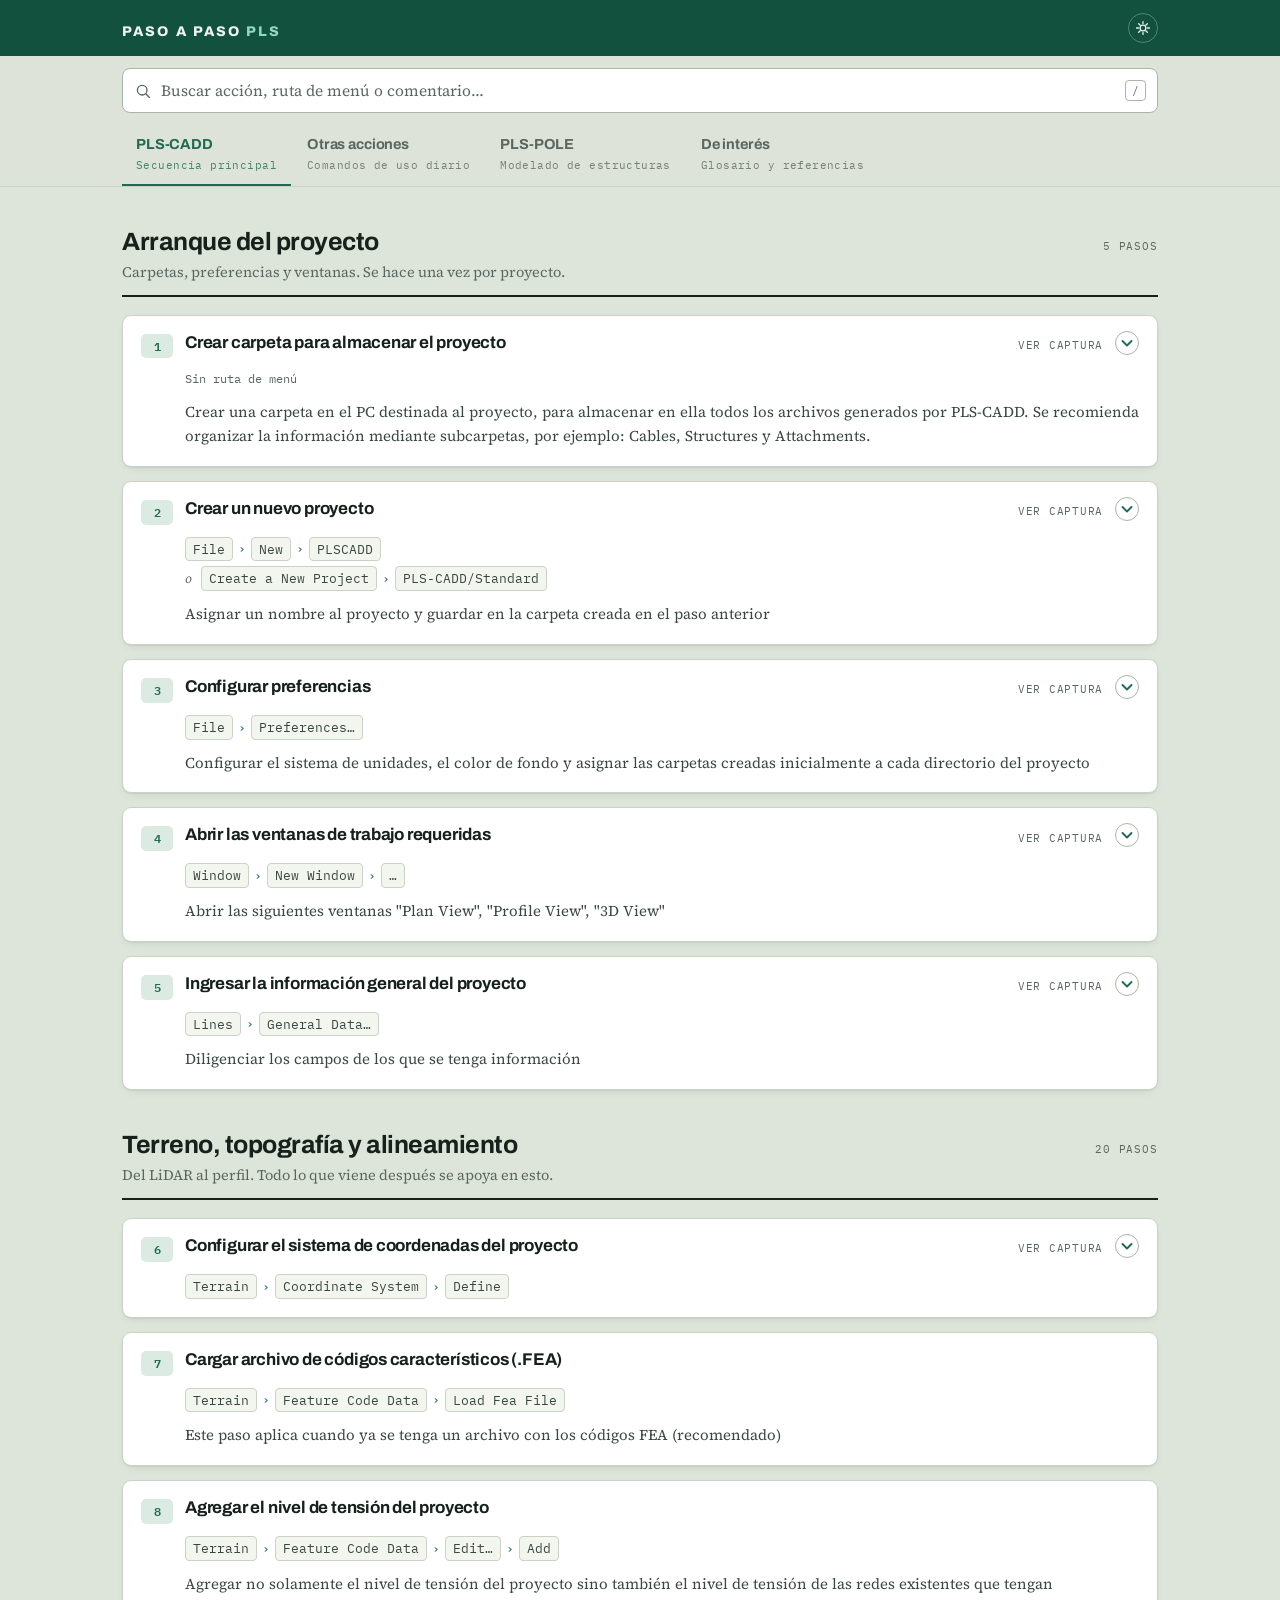
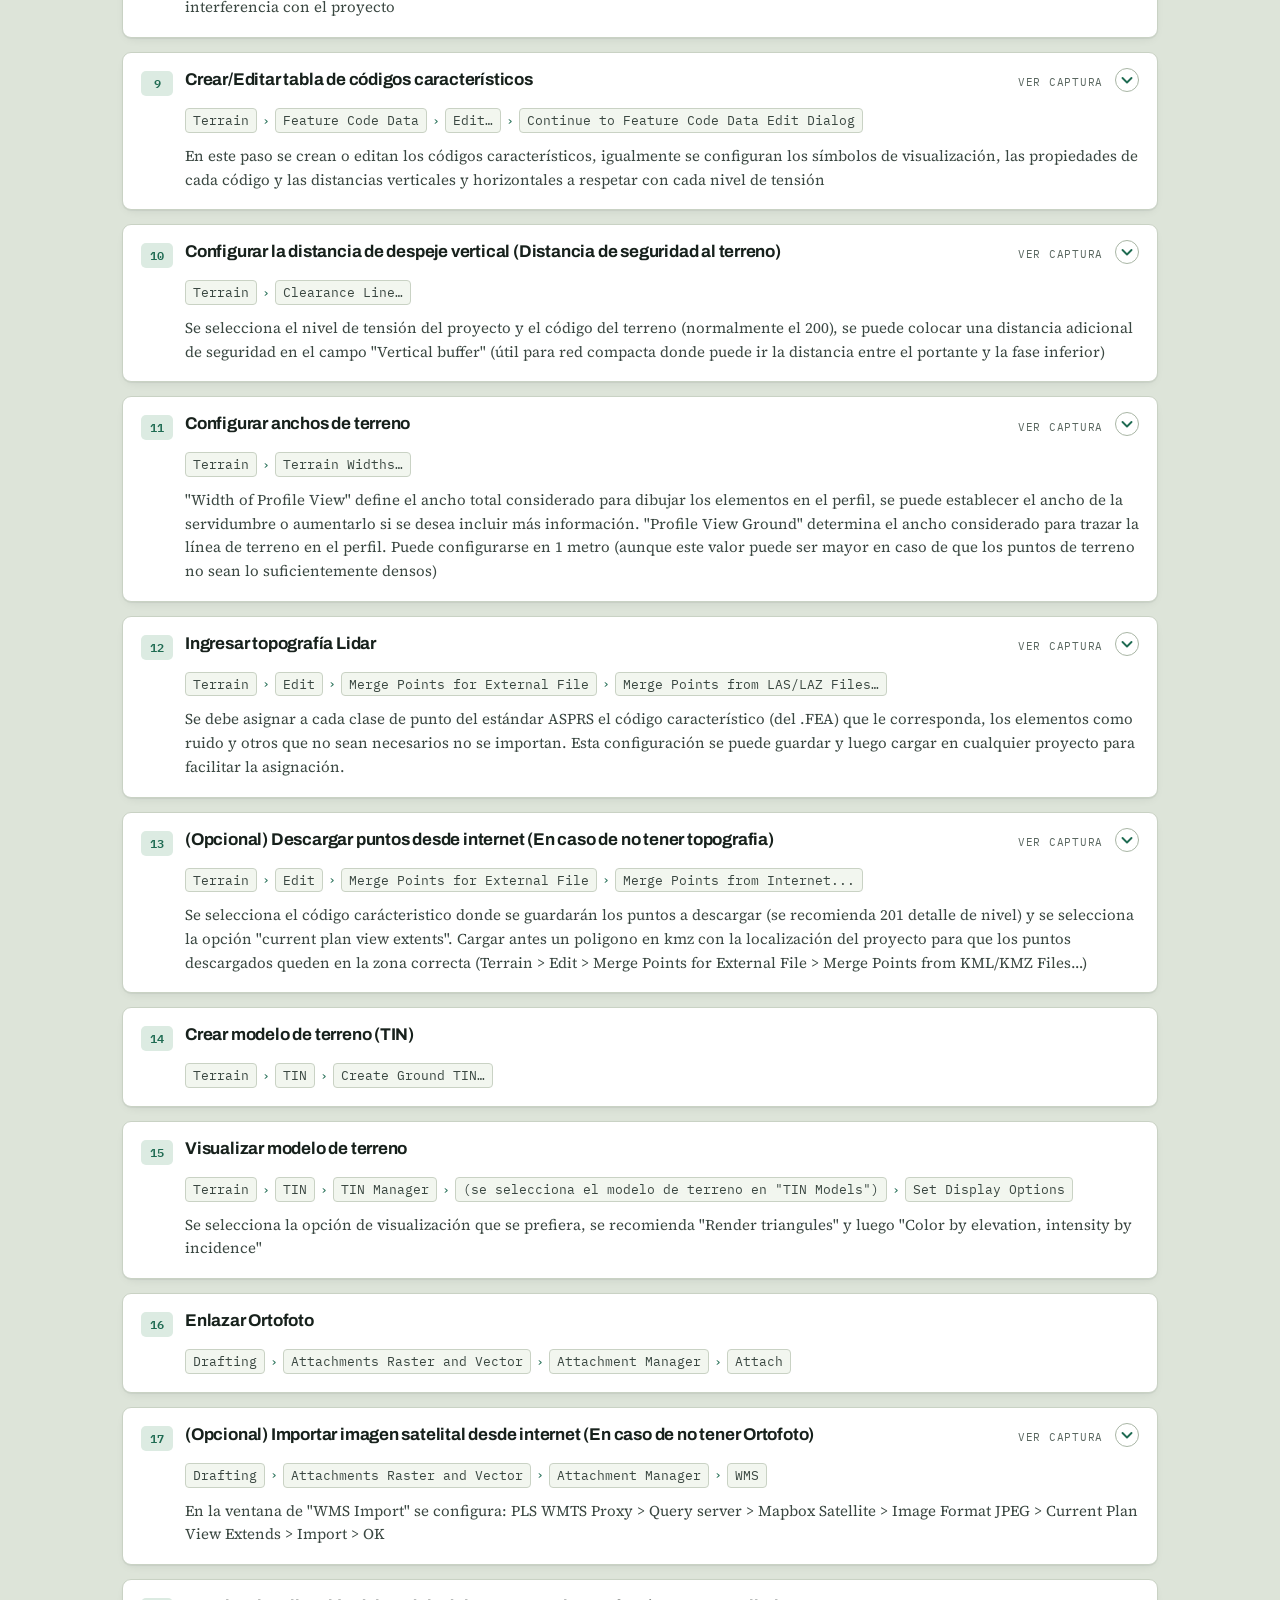
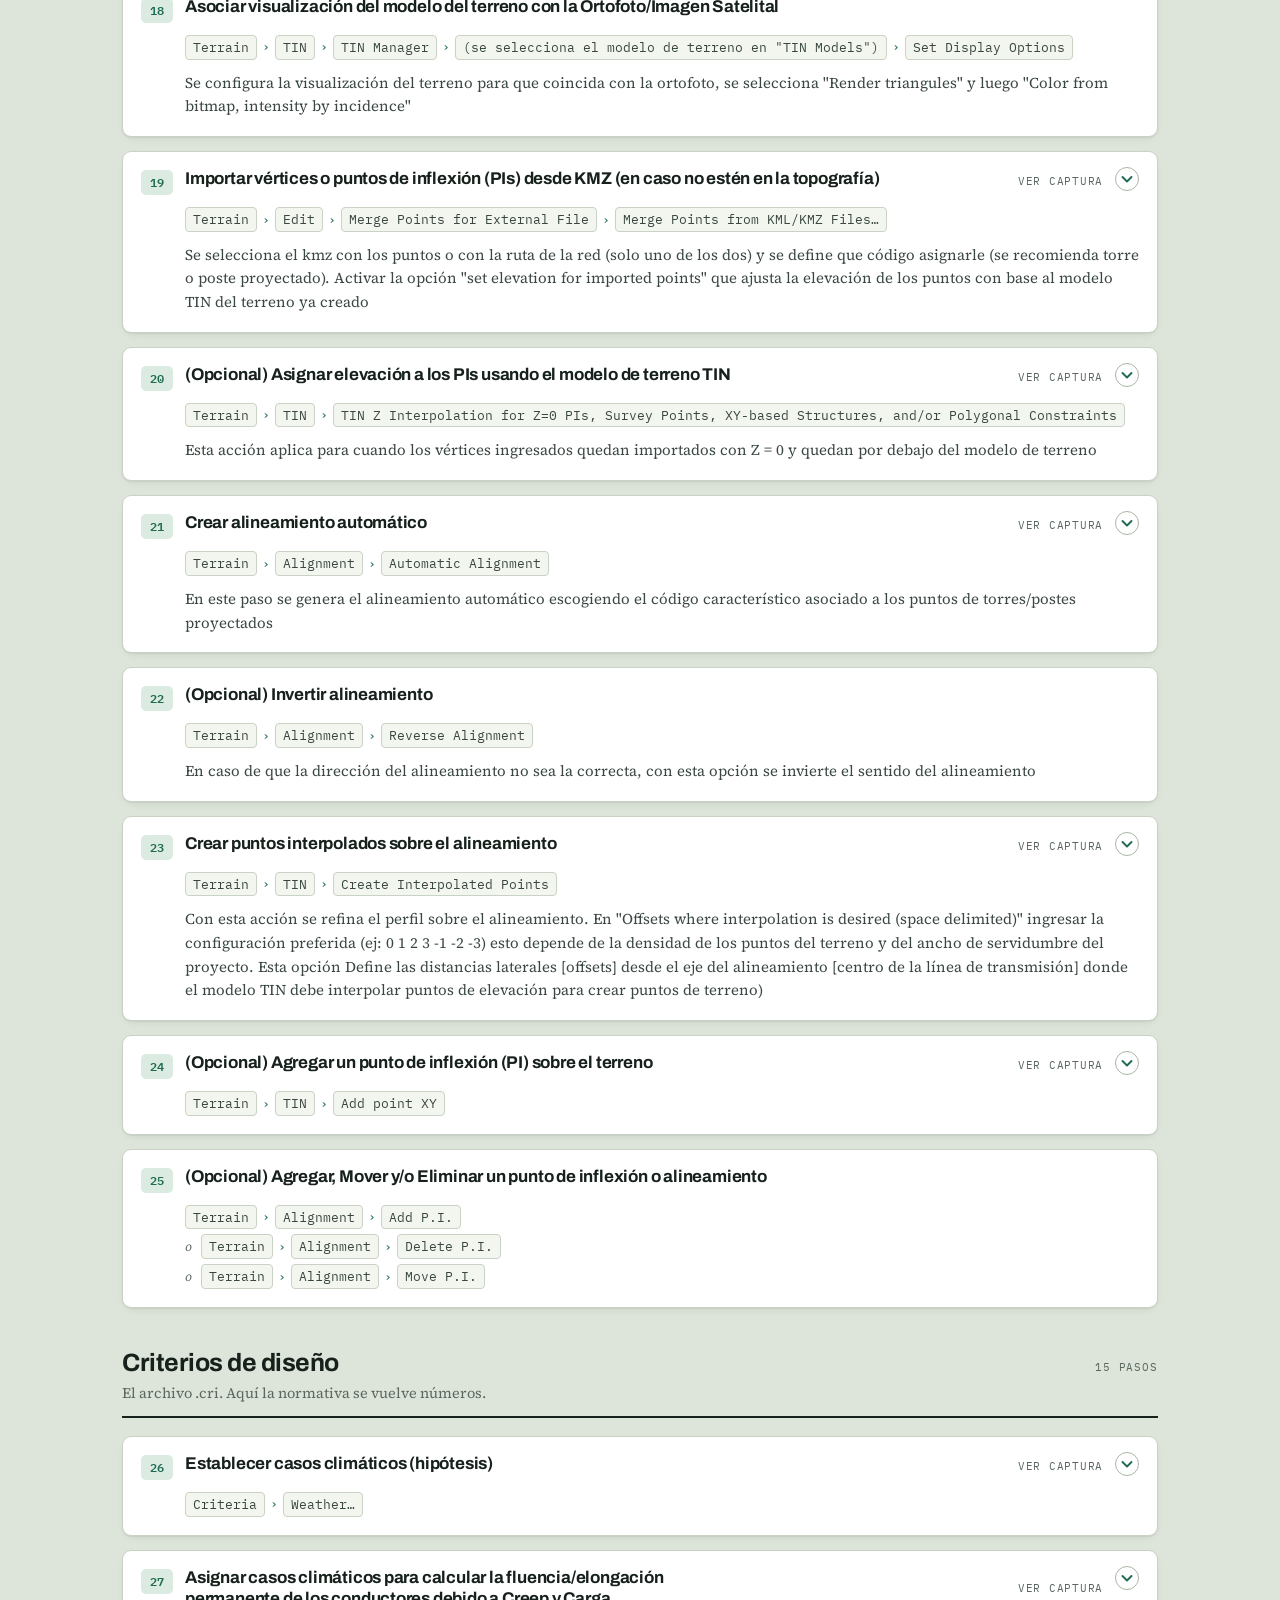
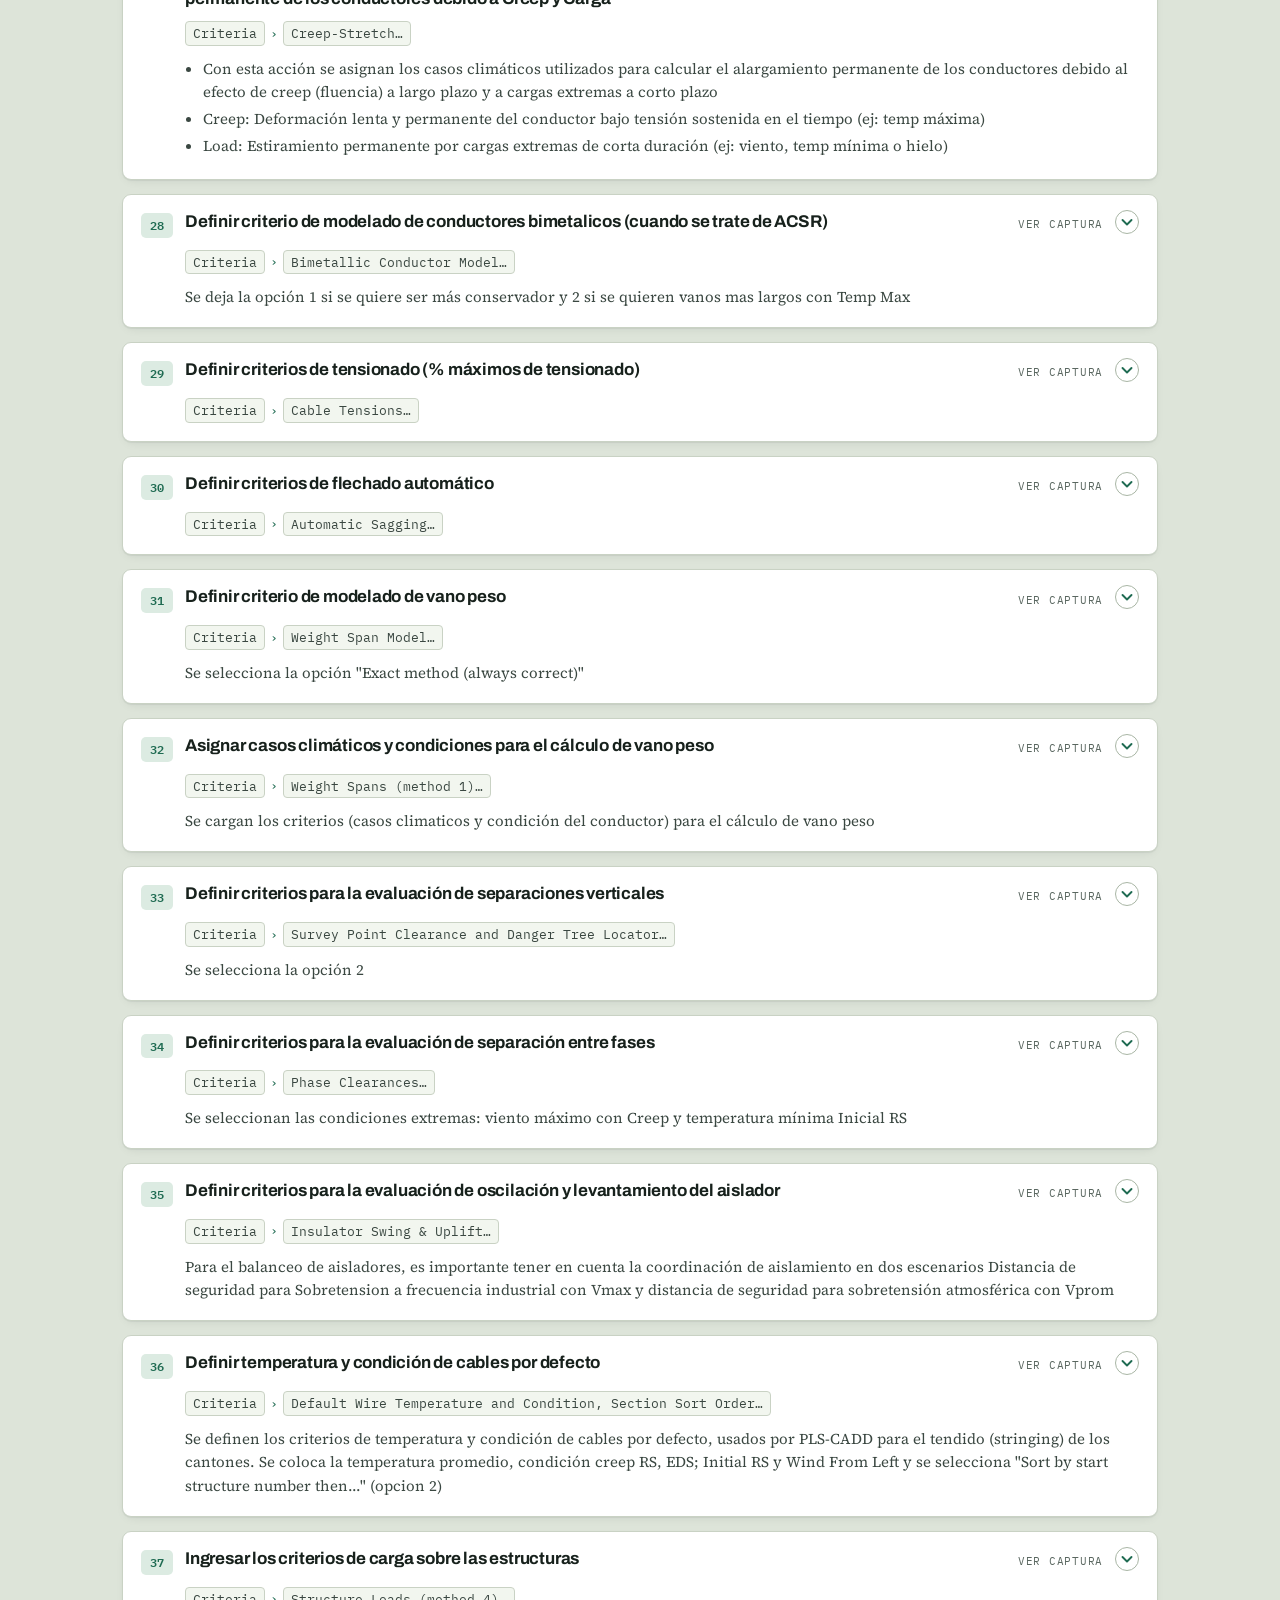
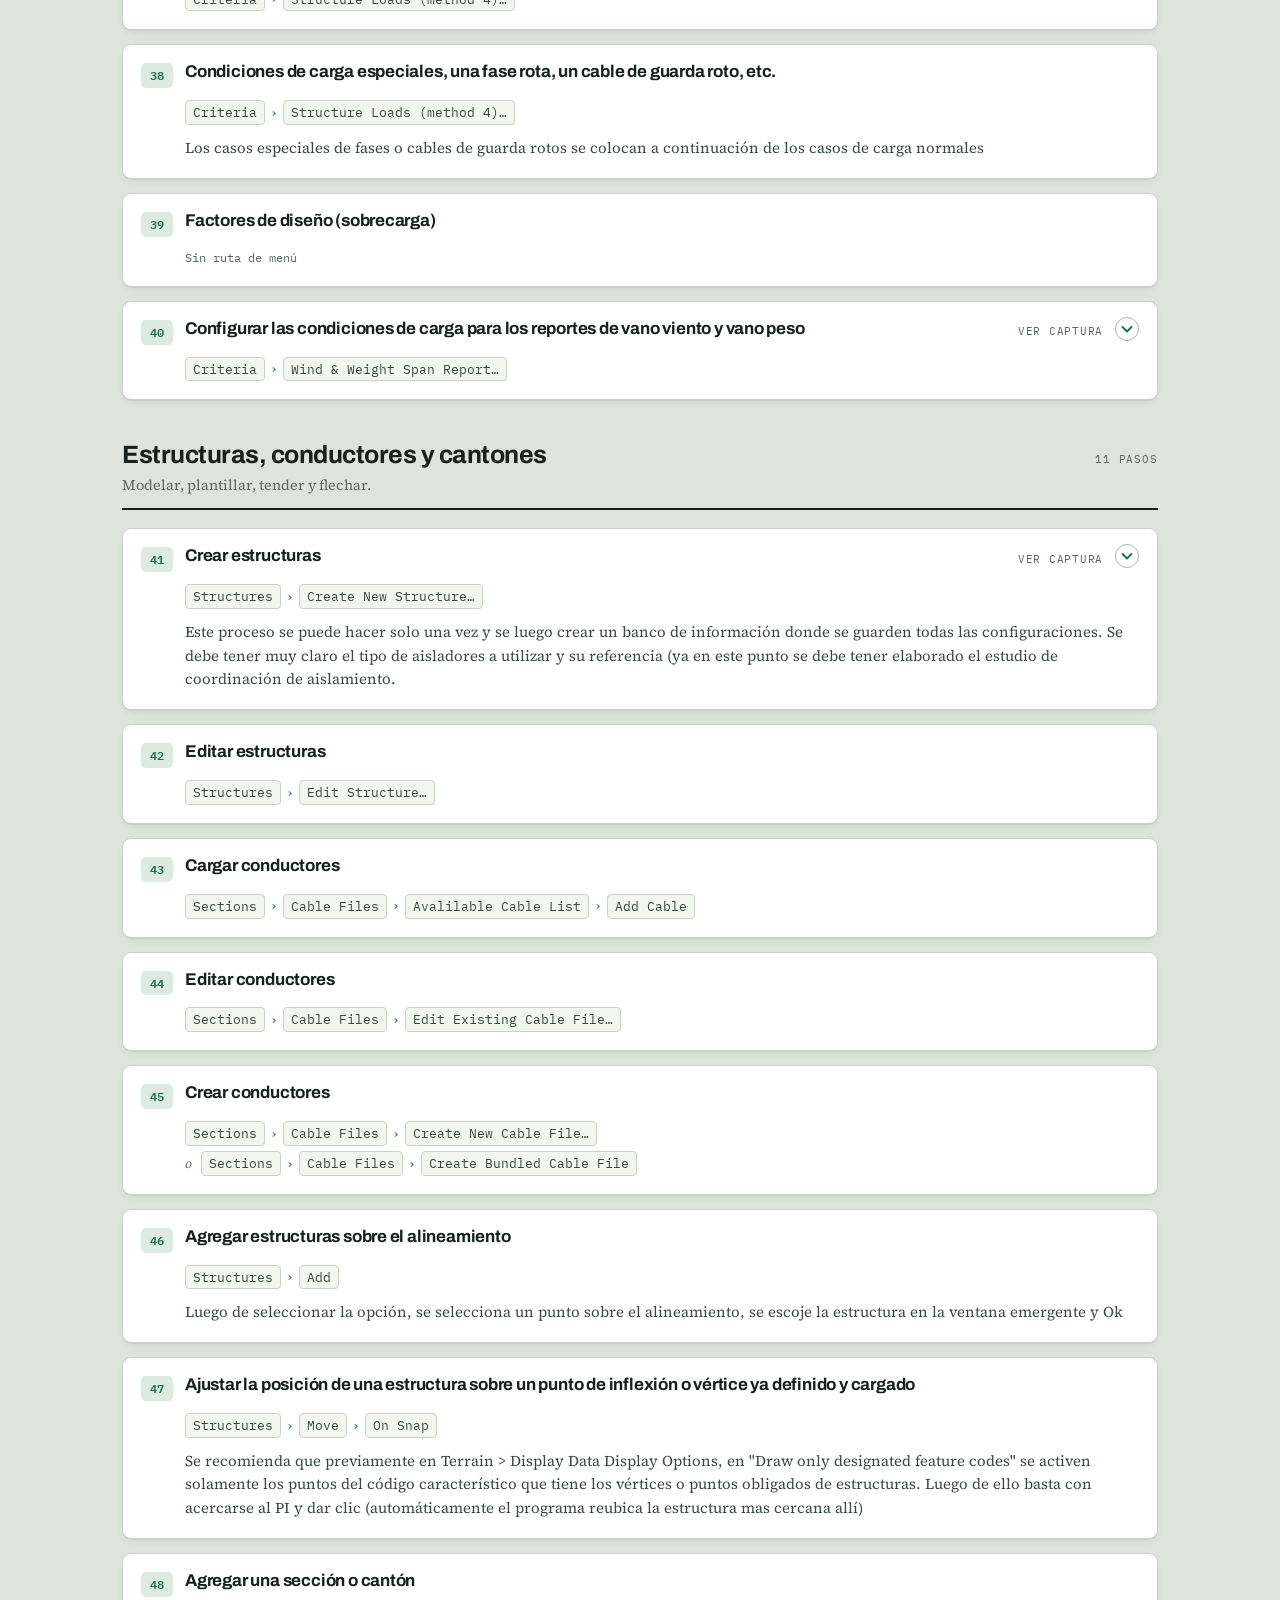
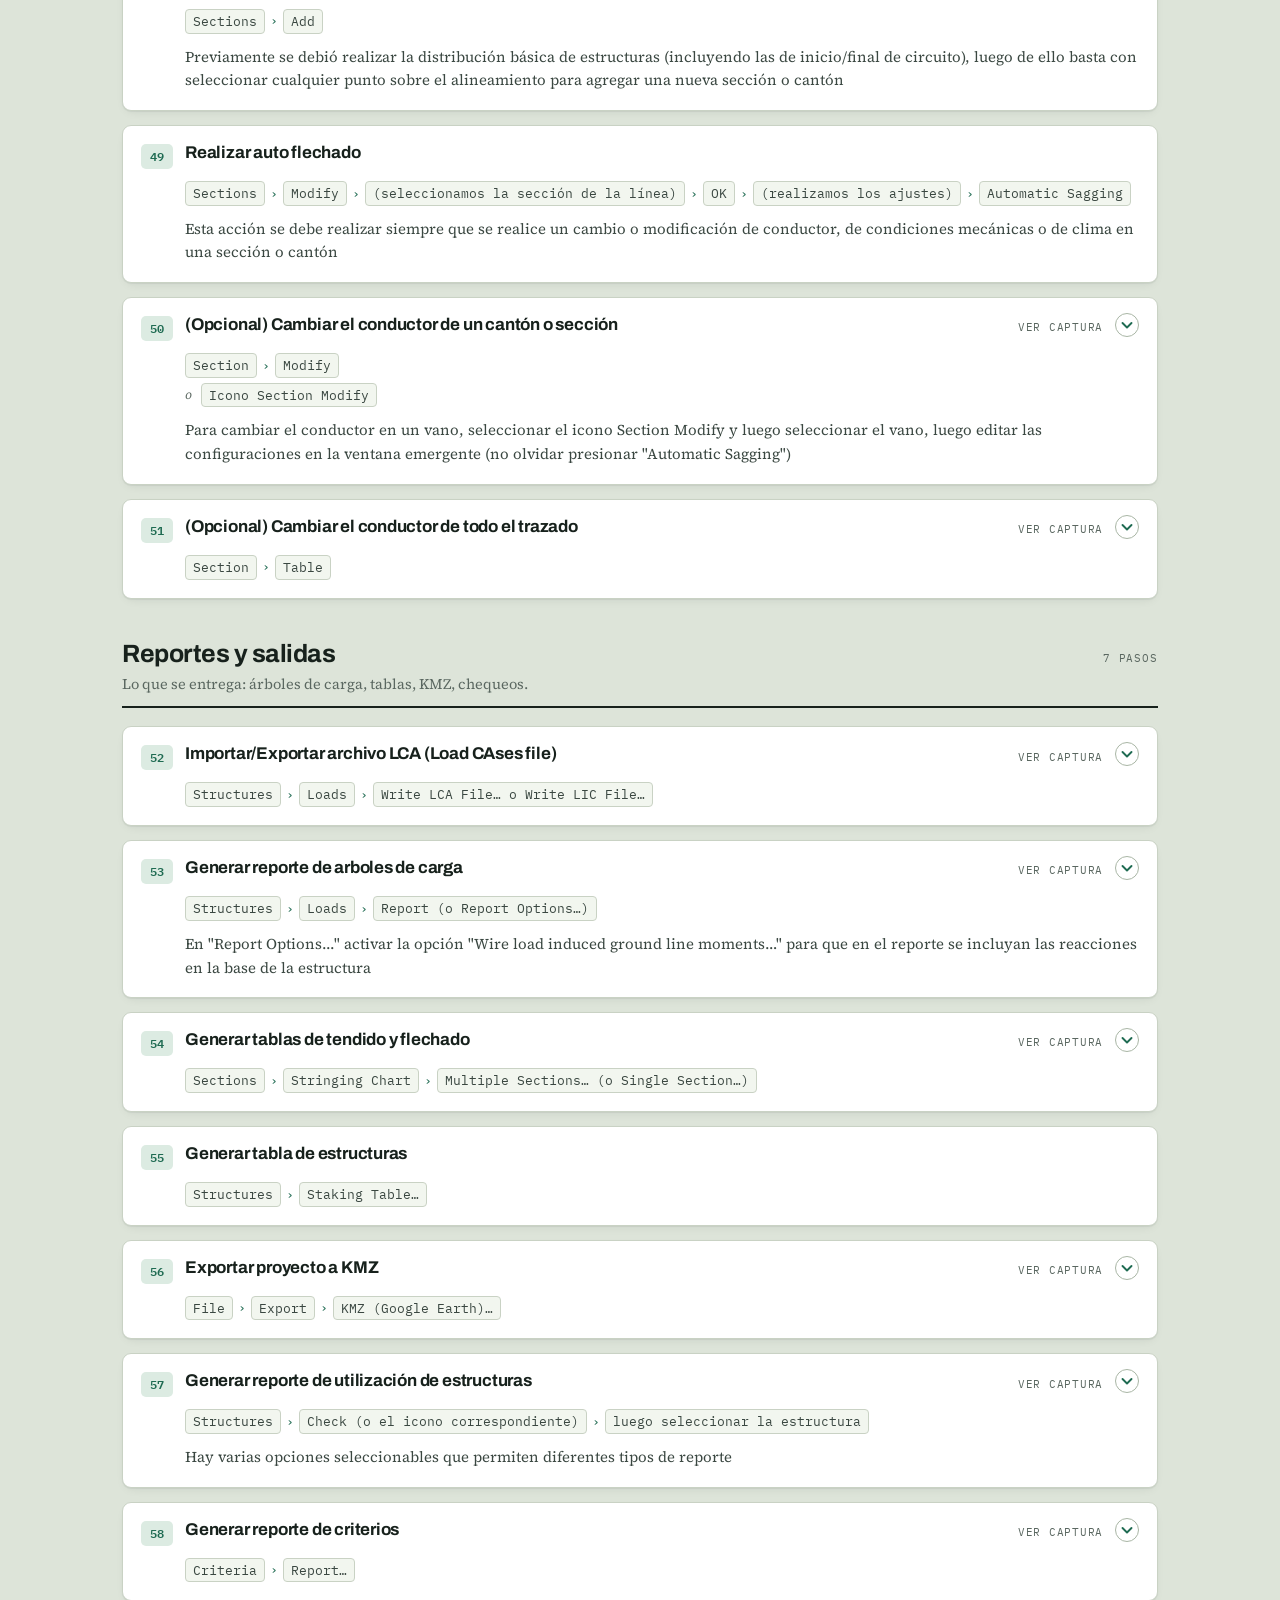
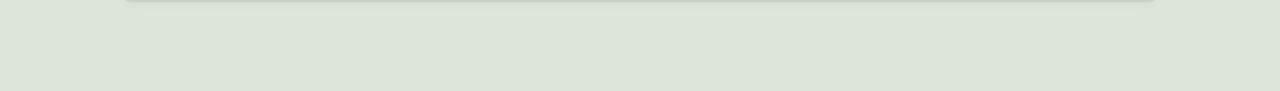
==== index.html @ d8fff502 "Stop the admin gate field from colliding with the GitHub token in Chrome's password manager Both the" ====
<!doctype html>
<html lang="es">
<head>
<meta charset="utf-8">
<meta name="viewport" content="width=device-width, initial-scale=1">
<meta name="description" content="Guía paso a paso para el modelado de líneas de transmisión en PLS-CADD y PLS-POLE: secuencia de proyecto, criterios de diseño y referencias de uso diario.">
<meta name="theme-color" content="#17211C" media="(prefers-color-scheme: dark)">
<meta name="theme-color" content="#DDE4D9" media="(prefers-color-scheme: light)">
<meta name="apple-mobile-web-app-capable" content="yes">
<meta name="apple-mobile-web-app-status-bar-style" content="black-translucent">
<meta name="apple-mobile-web-app-title" content="Guía PLS">
<style>body{margin:0}img{max-width:100%}[hidden]{display:none!important}</style>
<title>Guía PLS</title>
<link rel="manifest" href="manifest.webmanifest">
<link rel="icon" href="assets/icons/favicon-32.png" sizes="32x32" type="image/png">
<link rel="icon" href="assets/icons/favicon-16.png" sizes="16x16" type="image/png">
<link rel="apple-touch-icon" href="assets/icons/apple-touch-icon.png">
<link rel="preconnect" href="https://fonts.googleapis.com">
<link rel="preconnect" href="https://fonts.gstatic.com" crossorigin>
<link rel="stylesheet" href="https://fonts.googleapis.com/css2?family=Archivo:wght@500;600;700;800&family=IBM+Plex+Mono:wght@400;500;600&family=Source+Serif+4:opsz,wght@8..60,400;8..60,600&display=swap">
<link rel="stylesheet" href="css/styles.css">

</head>
<body>
<header class="masthead">
  <div class="mh-in">
    <div class="brand">Paso a paso <span>PLS</span></div>
    <button class="theme-toggle" id="themeToggle" type="button" aria-label="Cambiar tema claro/oscuro">
      <svg class="i-moon" viewBox="0 0 20 20" aria-hidden="true"><path d="M16.5 12.8A7 7 0 0 1 7.2 3.5a7 7 0 1 0 9.3 9.3z"></path></svg>
      <svg class="i-sun" viewBox="0 0 20 20" aria-hidden="true"><circle cx="10" cy="10" r="3.6"></circle><path d="M10 2v2.4M10 15.6V18M18 10h-2.4M4.4 10H2M15.4 4.6l-1.7 1.7M6.3 13.7l-1.7 1.7M15.4 15.4l-1.7-1.7M6.3 6.3 4.6 4.6"></path></svg>
    </button>
  </div>
</header>

<div class="controls">
  <div class="ct-in">
    <div class="searchbox">
      <svg viewBox="0 0 20 20" aria-hidden="true"><circle cx="9" cy="9" r="6"></circle><line x1="13.5" y1="13.5" x2="18" y2="18"></line></svg>
      <input id="q" type="search" placeholder="Buscar acción, ruta de menú o comentario…" autocomplete="off" aria-label="Buscar">
      <kbd>/</kbd>
    </div>
    <div class="tabs" role="tablist"><button class="tab on" role="tab" data-tab="plscadd" aria-selected="true"><b>PLS-CADD</b><small>Secuencia principal</small></button><button class="tab" role="tab" data-tab="otras" aria-selected="false"><b>Otras acciones</b><small>Comandos de uso diario</small></button><button class="tab" role="tab" data-tab="plspole" aria-selected="false"><b>PLS-POLE</b><small>Modelado de estructuras</small></button><button class="tab" role="tab" data-tab="interes" aria-selected="false"><b>De interés</b><small>Glosario y referencias</small></button></div>
  </div>
</div>

<main class="wrap">
<div class="panel" id="panel-plscadd" role="tabpanel"></div>
<div class="panel" id="panel-otras" role="tabpanel"></div>
<div class="panel" id="panel-plspole" role="tabpanel"></div>
<div class="panel" id="panel-interes" role="tabpanel"><section class="card"><h2>Acceder a bases de datos desde la web</h2><ul class="links"><li><span>Criterios</span><a href="https://www.powerlinesystems.com/criteria-files" target="_blank" rel="noopener">https://www.powerlinesystems.com/criteria-files</a></li><li><span>Cables</span><a href="https://www.powerlinesystems.com/cables" target="_blank" rel="noopener">https://www.powerlinesystems.com/cables</a></li><li><span>Postes, torres, aisladores</span><a href="https://www.powline.com/files/pls_pole.html" target="_blank" rel="noopener">https://www.powline.com/files/pls_pole.html</a></li></ul></section><section class="card"><h2>Glosario</h2><div class="tablewrap"><table><tr><td class="k">Clearance</td><td>Distancia libre, distancia de seguridad o distancia de despeje</td></tr><tr><td class="k">Creep</td><td>Deformación plástica del conductor</td></tr><tr><td class="k">Every Day Stress (EDS)</td><td>Tension diaria (Tensión inicial que se da al conductor para que tenga una flecha adecuada)</td></tr><tr><td class="k">EDS Inicial</td><td>EDS antes de desarrollarse Creep</td></tr><tr><td class="k">EDS Final</td><td>EDS luego de desarrollarse Creep</td></tr><tr><td class="k">CHS</td><td>Carga horizontal de servicio (Tensión horizontal máxima permitida al conductor durante su operación normal considerando el comportamiento a largo plazo, como la relajación (creep) del material)</td></tr><tr><td class="k">Ruling Span (RS)</td><td>Vano Regulador o vano de control</td></tr><tr><td class="k">Sag</td><td>Flecha del conductor</td></tr><tr><td class="k">Sag Tensión Report</td><td>Tablas de flechado (o de tensado)</td></tr><tr><td class="k">Span</td><td>Vano o distancia entre dos estructuras</td></tr></table></div></section><section class="card"><h2>Extensiones de archivos</h2><div class="tablewrap"><table><tr><td class="k">.xyz</td><td>Archivo principal de PLSCADD, contiene todos los puntos xyz importados</td></tr><tr><td class="k">.FEA</td><td>Archivo de códigos carácteristicos</td></tr><tr><td class="k">.wir</td><td>Archivo de cable</td></tr><tr><td class="k">.stk</td><td>Archivo de estructura</td></tr><tr><td class="k">.cri</td><td>Archivo de criterios</td></tr><tr><td class="k">.LCA</td><td>Archivo de casos de carga</td></tr><tr><td class="k">.con</td><td>Archivo de restricciones (limitaciones de distribución de estructuras)</td></tr><tr><td class="k">.don</td><td>Archivo con la información de distribución, tendido y flechado para una línea</td></tr><tr><td class="k">.bak</td><td>Copia de respaldo de un proyecto</td></tr><tr><td class="k">.brk</td><td>Archivo de puntos de ruptura</td></tr><tr><td class="k">.num</td><td>Archivo de alineamientos</td></tr><tr><td class="k">.pps</td><td>Archivos maestros de los parámetros de dibujo (layouts, etc.)</td></tr><tr><td class="k">.STR</td><td>Incluye todos los archivos de estructuras que se han usado en el proyecto estructuras disponibles</td></tr><tr><td class="k">.tin</td><td>Contiene información acerca del modelo triangulado (TIN) del terreno</td></tr><tr><td class="k">.wnd</td><td>Salva el estado de las ventanas (vistas abiertas, escala, rotación y traslación del modelo en la ventana)</td></tr><tr><td class="k">.prt</td><td>Archivos de lista de partes y conjuntos</td></tr></table></div></section><section class="card"><h2>Conversiones</h2><div class="convgrid"><div class="conv">1 daN = 1.0197 kgF</div><div class="conv">1 kgF = 0.9807 daN</div><div class="conv">1 daN = 10 N</div><div class="conv">1 N = 0.1 daN</div><div class="conv">1 kgF = 9.807 N</div><div class="conv">1 N = 0.102 kgF</div></div></section>
<div class="admin-entry">
  <button class="admin-gear-btn" id="adminGear" type="button" aria-label="Administrar contenido">
    <svg viewBox="0 0 20 20" aria-hidden="true" fill="none" stroke="currentColor" stroke-width="1.6" stroke-linecap="round">
      <line x1="3" y1="6" x2="17" y2="6"></line>
      <line x1="3" y1="10.5" x2="17" y2="10.5"></line>
      <line x1="3" y1="15" x2="17" y2="15"></line>
      <circle cx="12" cy="6" r="1.8" fill="var(--surface-2)"></circle>
      <circle cx="7" cy="10.5" r="1.8" fill="var(--surface-2)"></circle>
      <circle cx="13.5" cy="15" r="1.8" fill="var(--surface-2)"></circle>
    </svg>
  </button>
  <div class="admin-gate" id="adminGate" hidden>
    <input type="text" id="adminGateInput" placeholder="Clave" autocomplete="off" autocapitalize="off" spellcheck="false">
    <button type="button" id="adminGateGo">Entrar</button>
    <span class="admin-gate-err" id="adminGateErr" hidden>Clave incorrecta</span>
  </div>
</div>
</div>
<p class="empty" id="empty" hidden>Ningún paso coincide con la búsqueda. Prueba con una palabra del menú, por ejemplo <em>Terrain</em>, <em>Criteria</em> o <em>Sections</em>.</p>
</main>

<div class="lightbox" id="lb" hidden>
  <button class="lb-close" id="lbclose" type="button" aria-label="Cerrar">✕</button>
  <img id="lbimg" alt="">
</div>

<script src="js/app.js" defer></script>
<script>
  if ('serviceWorker' in navigator) {
    window.addEventListener('load', function () {
      navigator.serviceWorker.register('sw.js').catch(function () {});
    });
  }
</script>

</body>
</html>
---- css/styles.css ----
:root{
  --ground:#DDE4D9; --surface:#FFFFFF; --surface-2:#F2F6EF; --surface-3:#E6ECE2;
  --ink:#17211C; --ink-2:#3A4741; --muted:#5A6760;
  --line:#C9D2C4; --line-strong:#A9B6A5;
  --accent:#1F6B52; --accent-soft:#DCEBE2; --accent-ink:#12513D;
  --flag:#A6431E; --flag-soft:#F4E3DC;
  --shadow:0 1px 1px rgba(23,33,28,.06), 0 4px 12px -6px rgba(23,33,28,.14);
  --display:'Archivo','Helvetica Neue',Arial,sans-serif;
  --body:'Source Serif 4',Georgia,'Times New Roman',serif;
  --mono:'IBM Plex Mono',ui-monospace,'SFMono-Regular',Consolas,monospace;
  color-scheme: light dark;
}
@media (prefers-color-scheme: dark){
  :root:not([data-theme="light"]){
    --ground:#000000; --surface:#1F2A24; --surface-2:#26332C; --surface-3:#2C3A32;
    --ink:#E9EFE8; --ink-2:#C6D1CA; --muted:#96A39C;
    --line:#33403A; --line-strong:#46554D;
    --accent:#5DBE99; --accent-soft:#1E4034; --accent-ink:#8FD9BC;
    --flag:#E08A65; --flag-soft:#3A251C;
    --shadow:0 1px 2px rgba(0,0,0,.5), 0 6px 18px -8px rgba(0,0,0,.7);
  }
}
:root[data-theme="dark"]{
  --ground:#000000; --surface:#1F2A24; --surface-2:#26332C; --surface-3:#2C3A32;
  --ink:#E9EFE8; --ink-2:#C6D1CA; --muted:#96A39C;
  --line:#33403A; --line-strong:#46554D;
  --accent:#5DBE99; --accent-soft:#1E4034; --accent-ink:#8FD9BC;
  --flag:#E08A65; --flag-soft:#3A251C;
  --shadow:0 1px 2px rgba(0,0,0,.5), 0 6px 18px -8px rgba(0,0,0,.7);
}

*{box-sizing:border-box}
body{background:var(--ground);color:var(--ink);font-family:var(--body);font-size:16px;line-height:1.58;-webkit-font-smoothing:antialiased}
h1,h2,h3{font-family:var(--display);font-weight:700;line-height:1.2;margin:0;text-wrap:balance}
p{margin:0}
a{color:var(--accent)}
button{font:inherit}
:focus-visible{outline:2px solid var(--accent);outline-offset:2px;border-radius:3px}
.mono{font-family:var(--mono)}

/* ---------- masthead ---------- */
.masthead{background:#12513D;color:#EDF3EF}
.theme-toggle{margin-left:auto;flex:none;width:30px;height:30px;display:flex;align-items:center;justify-content:center;background:none;border:1px solid rgba(237,243,239,.3);border-radius:50%;color:#EDF3EF;cursor:pointer}
.theme-toggle:hover{background:rgba(237,243,239,.12);border-color:rgba(237,243,239,.5)}
.theme-toggle svg{width:16px;height:16px;fill:none;stroke:currentColor;stroke-width:1.6;stroke-linecap:round;stroke-linejoin:round}
.theme-toggle .i-moon{fill:currentColor;stroke:none}
.theme-toggle .i-sun{display:none}
:root[data-theme="light"] .theme-toggle .i-moon{display:none}
:root[data-theme="light"] .theme-toggle .i-sun{display:block}
.mh-in{max-width:1080px;margin:0 auto;padding:13px 22px;display:flex;align-items:baseline;gap:16px;flex-wrap:wrap}
.brand{font-family:var(--display);font-weight:800;font-size:14px;letter-spacing:.15em;text-transform:uppercase}
.brand span{color:#8FD9BC}

/* ---------- controls ---------- */
.controls{position:sticky;top:0;z-index:40;background:color-mix(in srgb,var(--ground) 93%,transparent);backdrop-filter:blur(12px);border-bottom:1px solid var(--line)}
.ct-in{max-width:1080px;margin:0 auto;padding:12px 22px 0}
.searchbox{position:relative;display:flex;align-items:center}
.searchbox svg{position:absolute;left:13px;width:16px;height:16px;fill:none;stroke:var(--muted);stroke-width:1.7;stroke-linecap:round;pointer-events:none}
.searchbox input{width:100%;padding:11px 46px 11px 38px;font-family:var(--body);font-size:15.5px;color:var(--ink);background:var(--surface);border:1px solid var(--line-strong);border-radius:8px}
.searchbox input::placeholder{color:var(--muted)}
.searchbox input:focus{border-color:var(--accent);outline:none;box-shadow:0 0 0 3px var(--accent-soft)}
.searchbox kbd{position:absolute;right:12px;font-family:var(--mono);font-size:11px;color:var(--muted);border:1px solid var(--line-strong);border-radius:4px;padding:1px 6px;pointer-events:none}
.searchbox input:focus + kbd{opacity:0}

.tabs{display:flex;gap:2px;margin-top:12px;overflow-x:auto;scrollbar-width:none}
.tabs::-webkit-scrollbar{display:none}
.tab{flex:none;background:none;border:none;border-bottom:2px solid transparent;padding:8px 14px 10px;cursor:pointer;text-align:left;color:var(--muted)}
.tab b{display:block;font-family:var(--display);font-size:14.5px;font-weight:700;letter-spacing:-.01em;white-space:nowrap}
.tab small{display:block;font-family:var(--mono);font-size:10.5px;letter-spacing:.04em;opacity:.8;white-space:nowrap;margin-top:1px}
.tab:hover{color:var(--ink)}
.tab.on{color:var(--accent);border-bottom-color:var(--accent)}

/* ---------- layout ---------- */
.wrap{max-width:1080px;margin:0 auto;padding:0 22px 90px}
.group{margin-top:40px}
.group[hidden]{display:none}
.group-head{display:grid;grid-template-columns:1fr auto;gap:4px 16px;align-items:baseline;padding-bottom:11px;border-bottom:2px solid var(--ink)}
.group-head h2{font-size:clamp(19px,2.4vw,25px);letter-spacing:-.02em}
.group-head p{grid-column:1;font-size:14.5px;color:var(--muted);max-width:62ch}
.gcount{grid-row:1;grid-column:2;font-family:var(--mono);font-size:11px;letter-spacing:.08em;text-transform:uppercase;color:var(--muted);white-space:nowrap}

.steps{display:grid;gap:14px;margin-top:18px}
.step{background:var(--surface);border:1px solid var(--line);border-radius:9px;padding:16px 18px 18px;box-shadow:var(--shadow)}
.step[hidden]{display:none}
.step-head{display:flex;align-items:flex-start;gap:12px;width:100%;text-align:left;background:none;border:none;padding:0;color:inherit;font:inherit}
.step-head .num{width:32px;flex:none}
.step-head h3{flex:1 1 auto;min-width:0}
button.step-head{cursor:pointer}
button.step-head:hover h3{color:var(--accent)}
.num{font-family:var(--mono);font-size:12px;font-weight:600;color:var(--accent);background:var(--accent-soft);border-radius:5px;padding:3px 0;text-align:center;font-variant-numeric:tabular-nums;align-self:start;margin-top:2px}
.num.sub{color:var(--muted);background:var(--surface-3)}
.step-head h3{font-family:var(--display);font-weight:700;font-size:17px;letter-spacing:-.012em;line-height:1.25}

.seehint{font-family:var(--mono);font-size:10.5px;letter-spacing:.07em;text-transform:uppercase;color:var(--muted);white-space:nowrap;flex:none;align-self:center}
.chev{width:24px;height:24px;flex:none;align-self:flex-start;margin-top:-1px;fill:none;stroke:var(--accent);stroke-width:1.9;stroke-linecap:round;stroke-linejoin:round;border:1px solid var(--line-strong);border-radius:50%;padding:1px;transition:transform .2s ease,background .2s ease,border-color .2s ease}
button.step-head:hover .chev{background:var(--accent-soft);border-color:var(--accent)}
.step.open .chev{transform:rotate(180deg);background:var(--accent-soft);border-color:var(--accent)}
.step.open{border-color:var(--accent)}
.step.open .seehint{color:var(--accent)}

.step-body{margin-top:2px}
.step-body[hidden]{display:none}
.step.open .step-body{animation:reveal .18s ease-out}
@keyframes reveal{from{opacity:0;transform:translateY(-4px)}to{opacity:1;transform:none}}

.route{margin:12px 0 0 44px;display:flex;flex-direction:column;gap:5px;cursor:copy}
.routeline{display:flex;flex-wrap:wrap;align-items:center;gap:5px;font-family:var(--mono);font-size:12.5px;line-height:1.5}
.routeline>span{background:var(--surface-2);border:1px solid var(--line);border-radius:4px;padding:2px 7px;color:var(--ink-2)}
.routeline .sep{background:none;border:none;padding:0;color:var(--accent);font-size:13px}
.routeline .alt{background:none;border:none;padding:0 4px 0 0;color:var(--muted);font-style:italic;font-family:var(--body);font-size:13px}
.route:hover .routeline>span:not(.sep){border-color:var(--line-strong)}
.route.copied::after{content:"Ruta copiada";font-family:var(--mono);font-size:10.5px;letter-spacing:.08em;text-transform:uppercase;color:var(--accent)}
.noroute{font-family:var(--mono);font-size:12px;color:var(--muted)}

.cmt{margin:11px 0 0 44px;font-size:15px;color:var(--ink-2)}
ul.cmt{padding-left:18px;margin-left:44px}
ul.cmt li{margin-bottom:3px}

.shots{margin:14px 0 0 44px;display:flex;gap:10px;flex-wrap:wrap}
.thumb{padding:0;border:1px solid var(--line-strong);border-radius:7px;background:var(--surface-2);cursor:zoom-in;overflow:hidden;line-height:0;max-width:100%}
.thumb img{display:block;max-width:430px;width:100%;height:auto}
.thumb:hover{border-color:var(--accent)}
.shots::after{content:"Clic en la imagen para ampliar";flex-basis:100%;font-family:var(--mono);font-size:10.5px;letter-spacing:.06em;text-transform:uppercase;color:var(--muted);margin-top:-2px}

/* ---------- de interés ---------- */
.card{margin-top:34px;background:var(--surface);border:1px solid var(--line);border-radius:9px;padding:20px 22px 22px;box-shadow:var(--shadow)}
.admin-entry{position:relative;display:inline-block;margin-top:36px}
.admin-gear-btn{flex:none;width:32px;height:32px;display:flex;align-items:center;justify-content:center;background:var(--surface-2);border:1px solid var(--line-strong);border-radius:50%;color:var(--muted);cursor:pointer}
.admin-gear-btn:hover{color:var(--accent);border-color:var(--accent)}
.admin-gear-btn svg{width:25px;height:25px}
.admin-gate{position:absolute;top:calc(100% + 8px);left:0;display:flex;align-items:center;gap:8px;background:var(--surface);border:1px solid var(--line-strong);border-radius:8px;padding:8px;box-shadow:var(--shadow);z-index:50}
.admin-gate input{font-family:var(--body);font-size:14px;color:var(--ink);background:var(--surface-2);border:1px solid var(--line-strong);border-radius:6px;padding:6px 9px;width:120px}
.admin-gate button{font-family:var(--display);font-weight:700;font-size:13px;border-radius:6px;padding:6px 12px;cursor:pointer;border:1px solid var(--accent);background:var(--accent-soft);color:var(--accent-ink)}
.admin-gate-err{font-family:var(--mono);font-size:11px;color:var(--flag);white-space:nowrap}
.card h2{font-size:20px;letter-spacing:-.015em;padding-bottom:10px;border-bottom:1px solid var(--line-strong)}
.tablewrap{overflow-x:auto;margin-top:6px}
table{border-collapse:collapse;width:100%;font-size:15px}
td{padding:9px 12px 9px 0;border-bottom:1px solid var(--line);vertical-align:top;color:var(--ink-2)}
td.k{font-family:var(--mono);font-size:13px;font-weight:500;color:var(--accent-ink);white-space:nowrap;padding-right:20px}
tr:last-child td{border-bottom:none}
ul.links{list-style:none;padding:0;margin:8px 0 0}
ul.links li{display:grid;grid-template-columns:minmax(120px,auto) 1fr;gap:16px;padding:9px 0;border-bottom:1px solid var(--line);align-items:baseline}
ul.links li:last-child{border-bottom:none}
ul.links span{font-family:var(--display);font-weight:600;font-size:15px}
ul.links a{font-family:var(--mono);font-size:12.5px;word-break:break-all}
.convgrid{display:grid;grid-template-columns:repeat(auto-fit,minmax(160px,1fr));gap:8px;margin-top:14px}
.conv{font-family:var(--mono);font-size:13.5px;background:var(--surface-2);border:1px solid var(--line);border-radius:6px;padding:9px 12px;color:var(--ink-2);font-variant-numeric:tabular-nums}

.panel{display:none}
.panel.on{display:block}
.empty{margin-top:44px;text-align:center;color:var(--muted);font-size:15.5px}
footer{margin-top:64px;padding-top:20px;border-top:1px solid var(--line);font-size:13.5px;color:var(--muted);max-width:74ch}

/* ---------- lightbox ---------- */
.lightbox{position:fixed;inset:0;z-index:100;background:rgba(10,16,13,.93);display:grid;place-items:center;padding:34px 18px}
.lightbox[hidden]{display:none!important}
.lightbox img{max-width:100%;max-height:100%;border-radius:6px;box-shadow:0 20px 60px rgba(0,0,0,.6)}
.lb-close{position:absolute;top:14px;right:16px;width:38px;height:38px;border-radius:50%;border:1px solid rgba(255,255,255,.3);background:rgba(255,255,255,.08);color:#fff;font-size:15px;cursor:pointer;line-height:1}
.lb-close:hover{background:rgba(255,255,255,.18)}

@media (max-width:640px){
  .route,.cmt,.shots,.step-body{margin-left:0}
  .step-head{gap:10px}
  .step-head .num{width:26px}
  .step-head h3{font-size:16px}
  .seehint{display:none}
  .thumb img{max-width:100%}
}
@media (prefers-reduced-motion:reduce){*{transition:none!important;animation:none!important}}
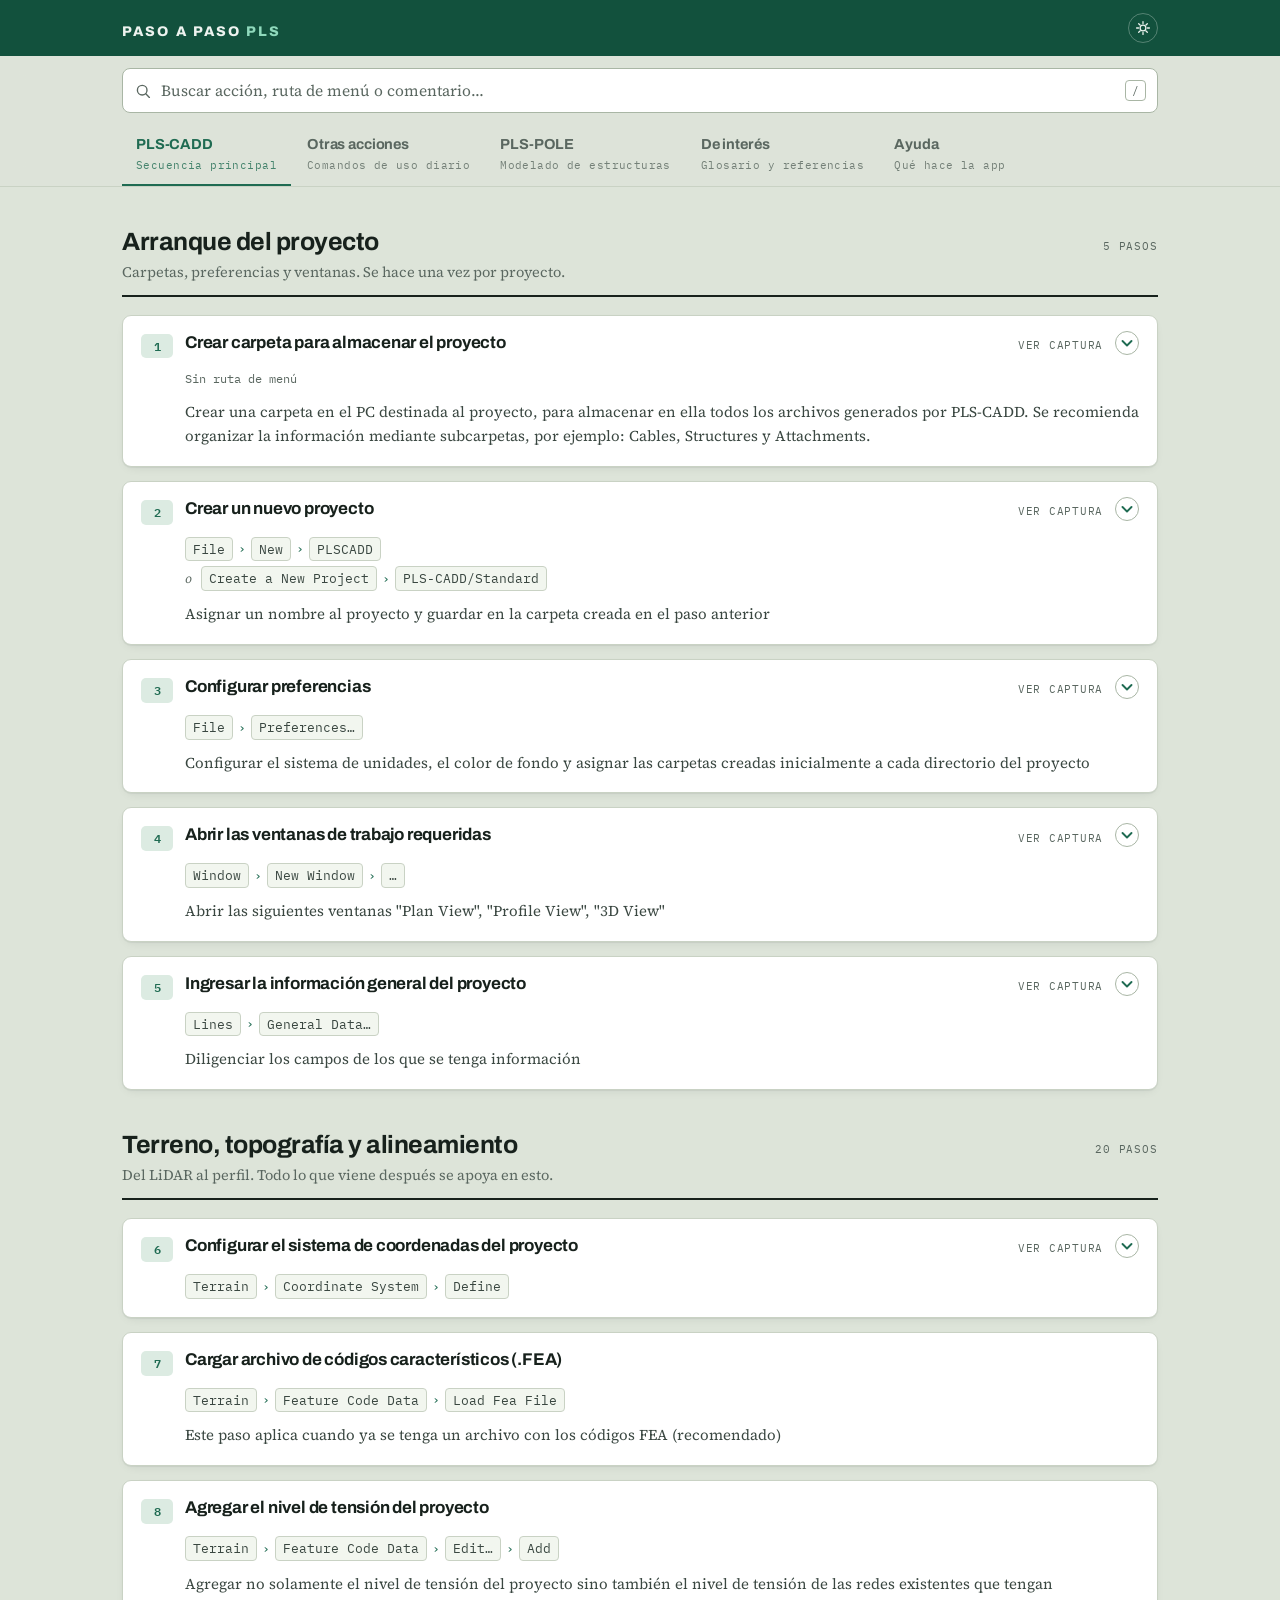
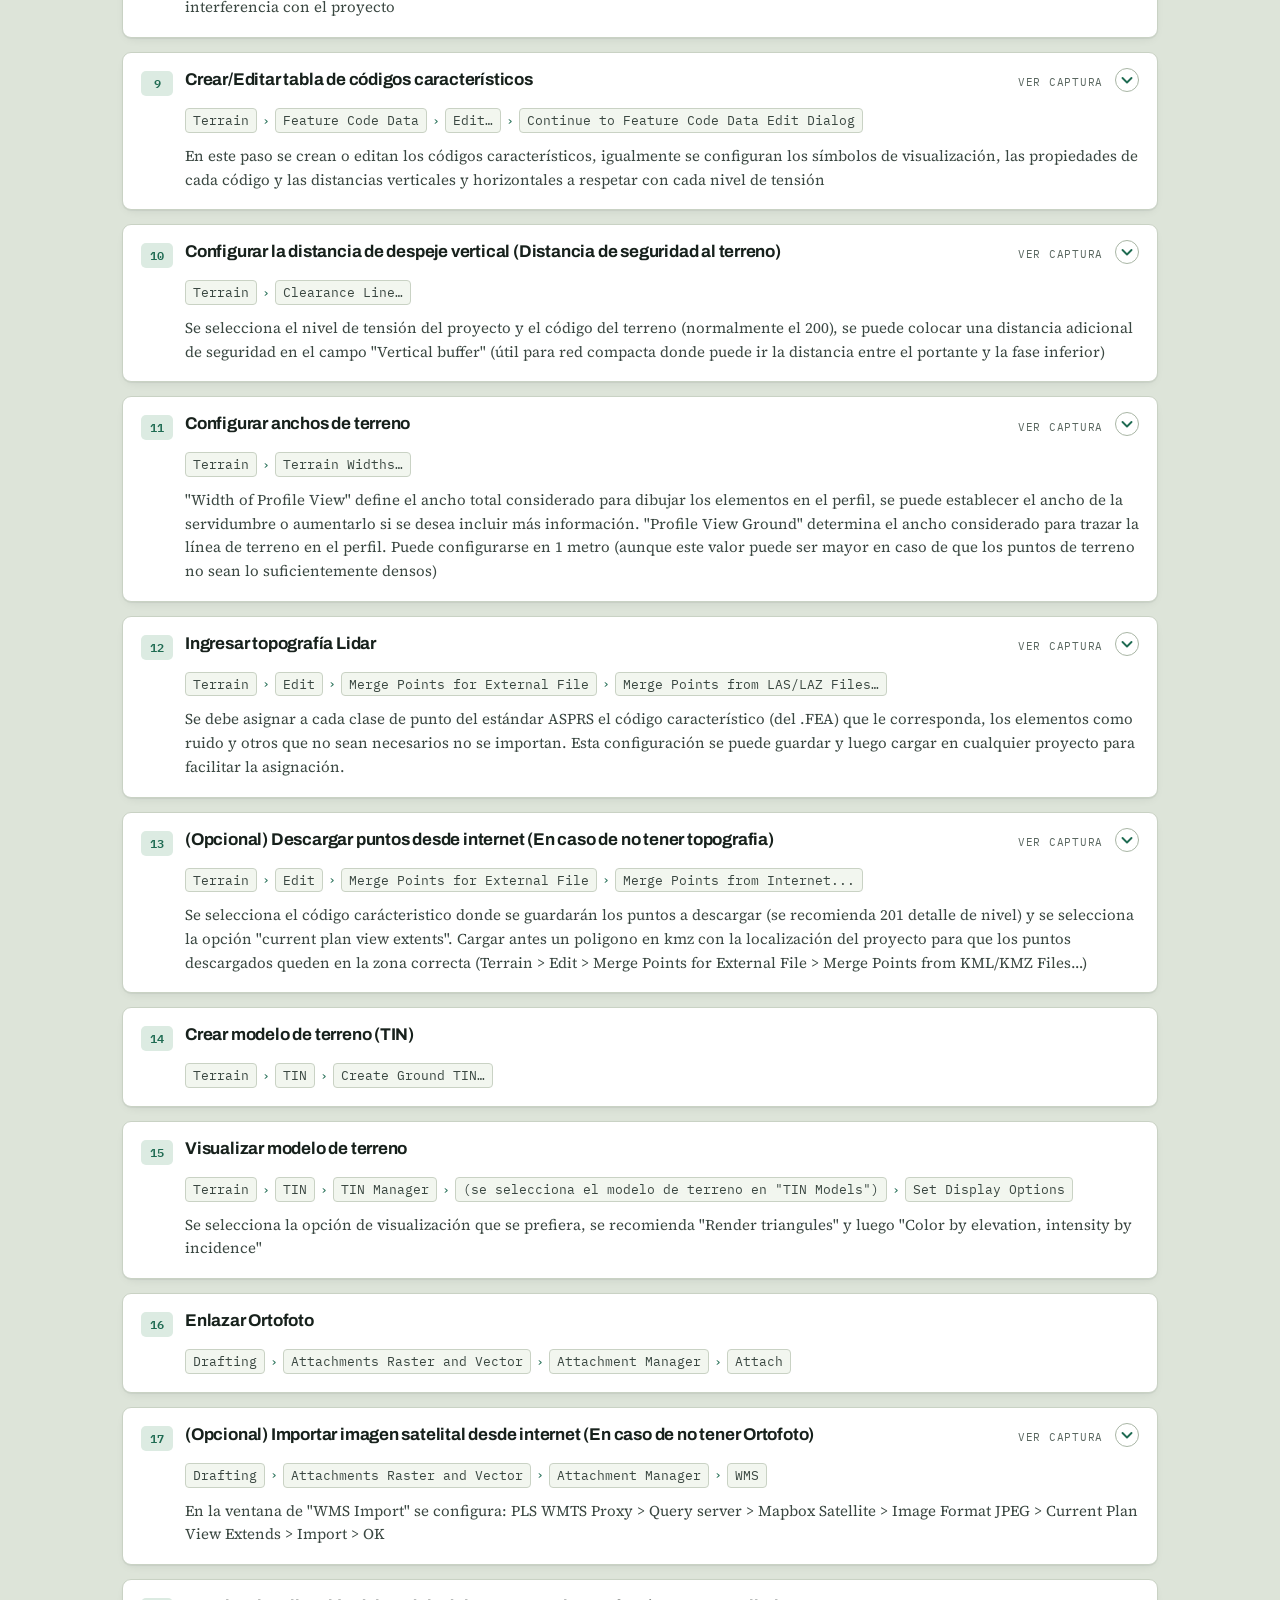
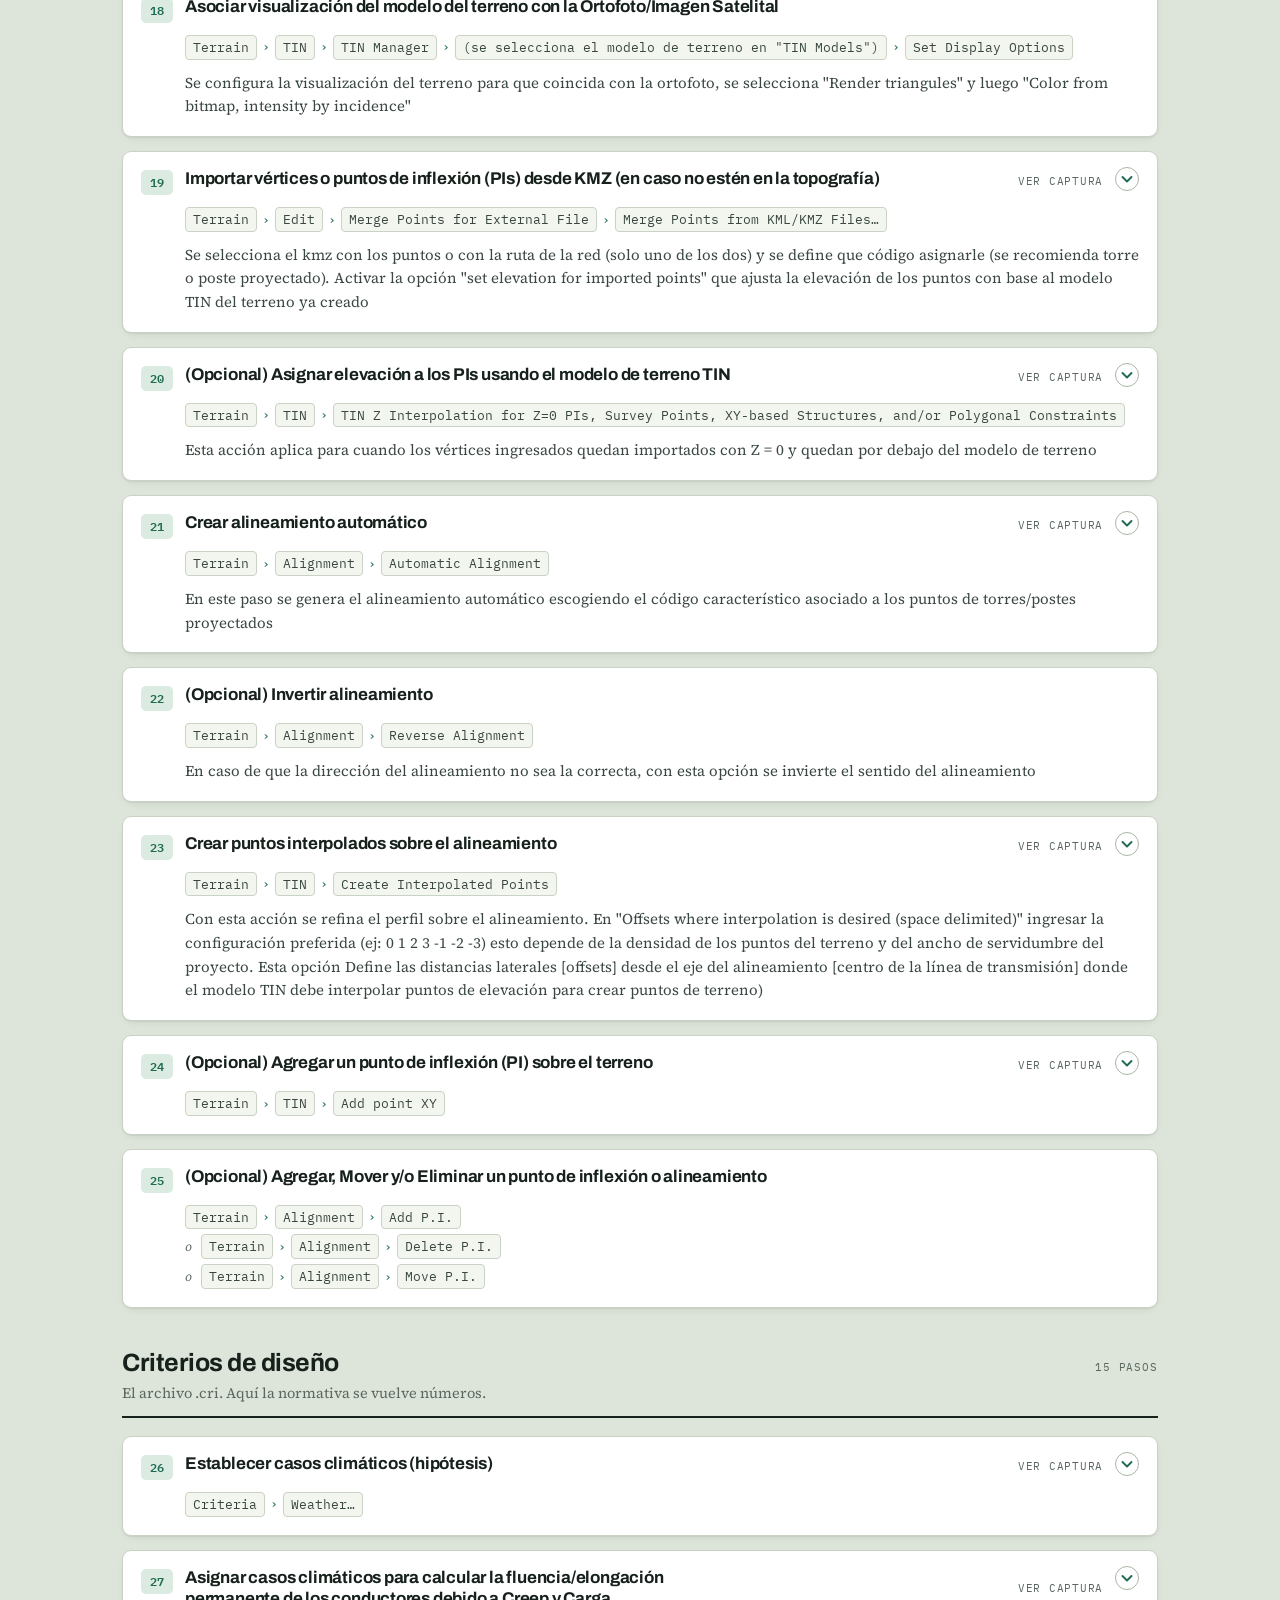
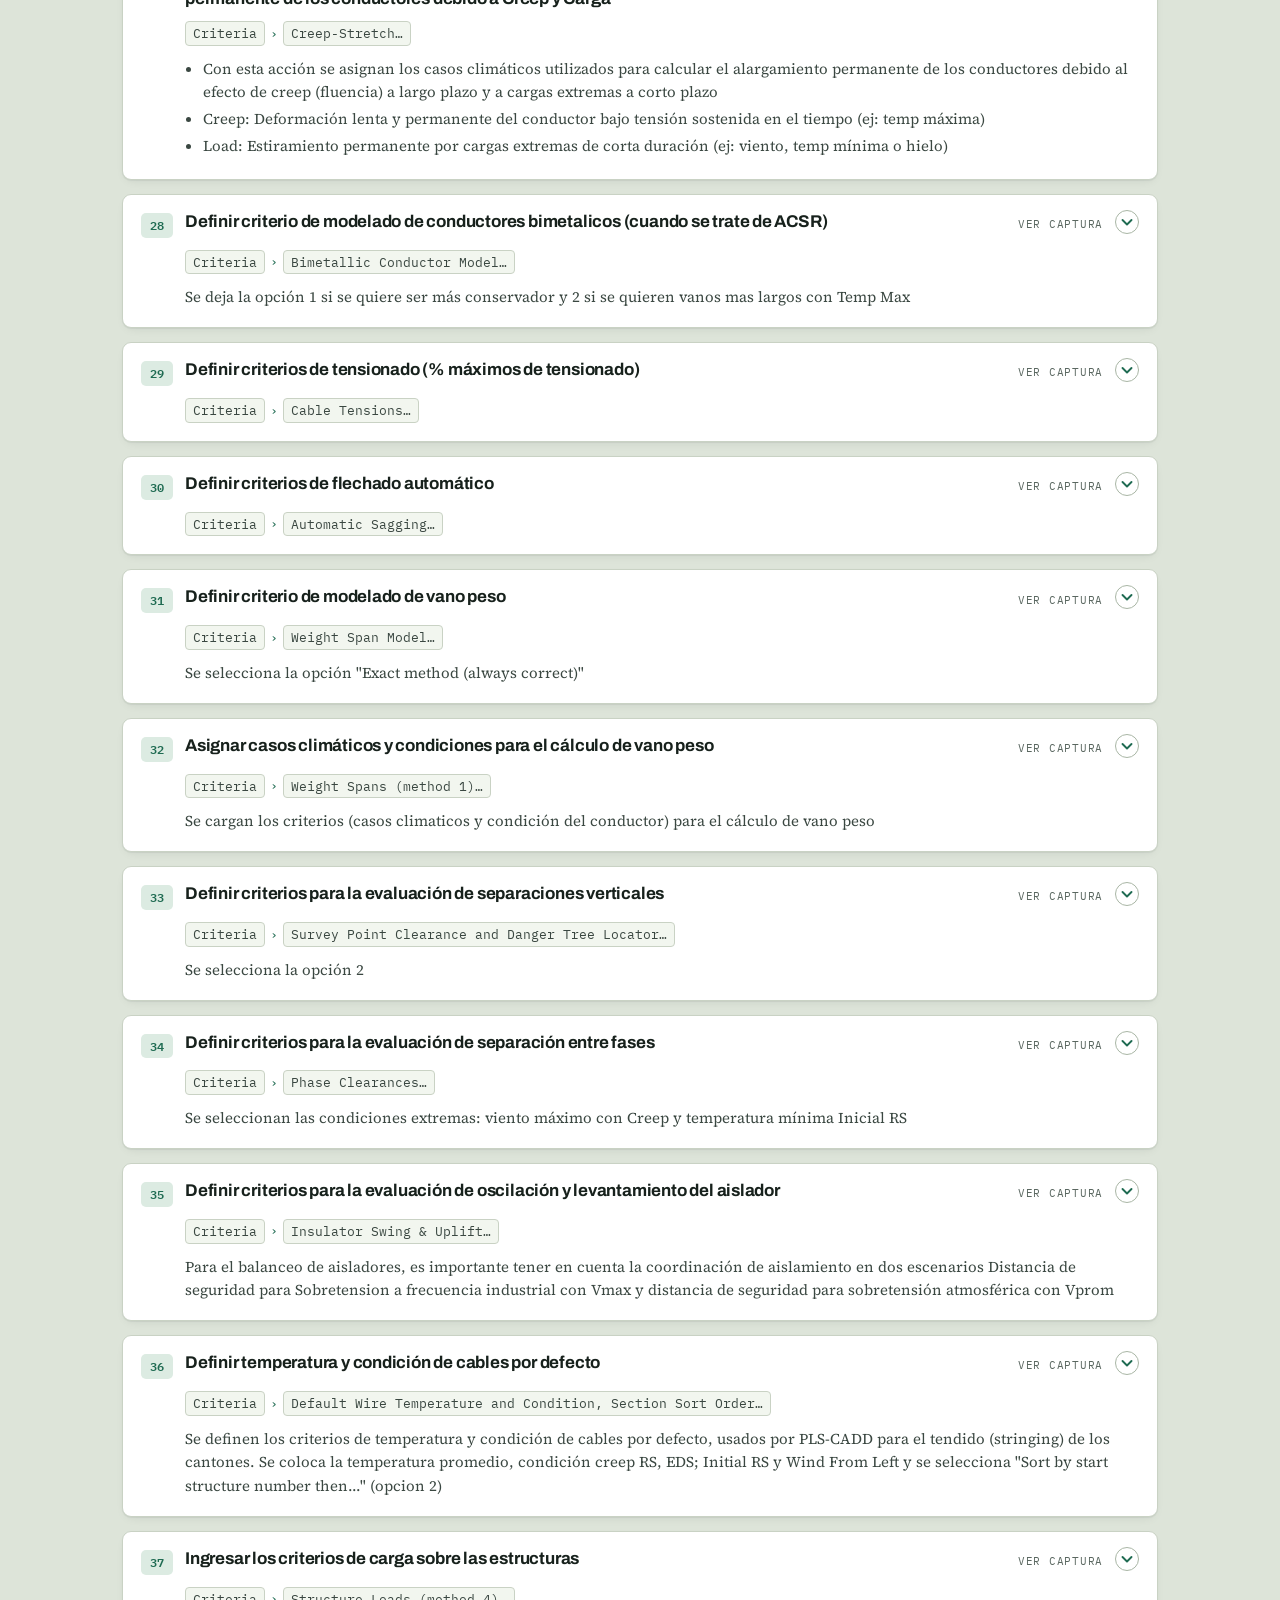
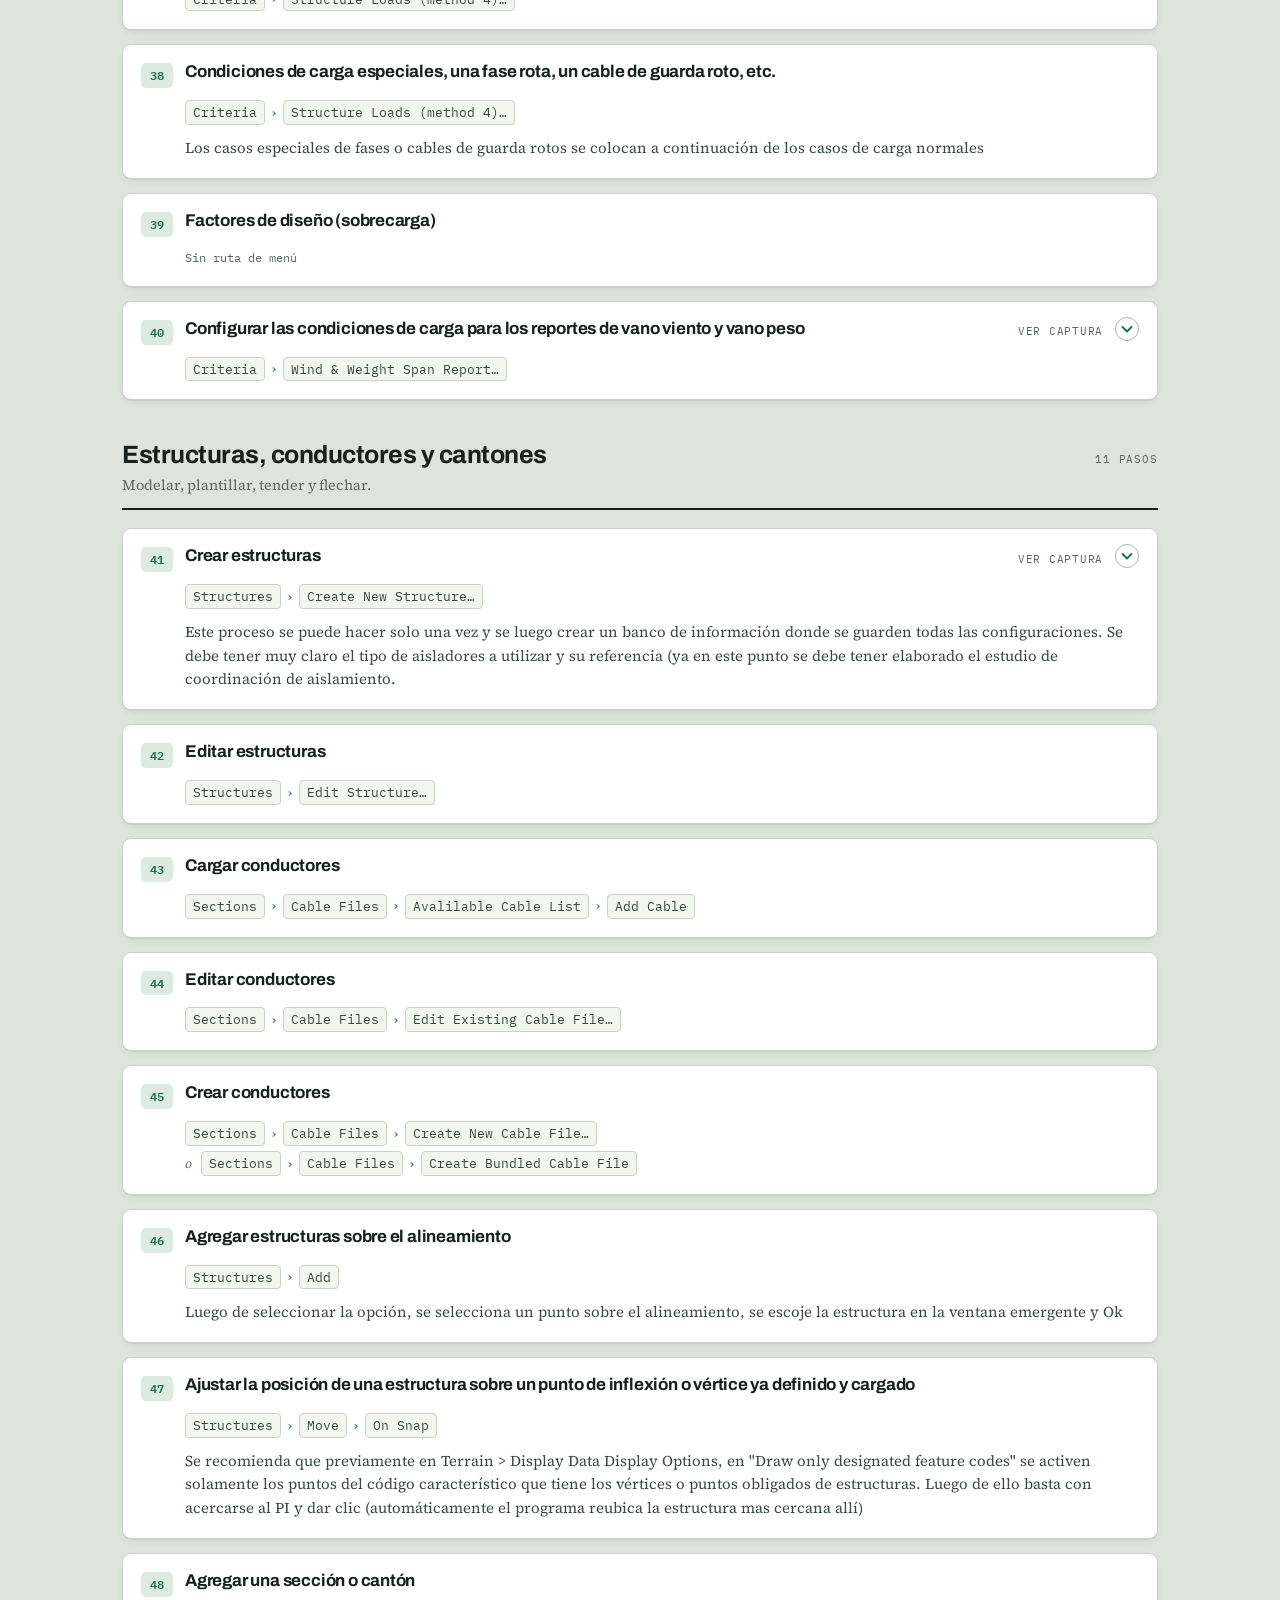
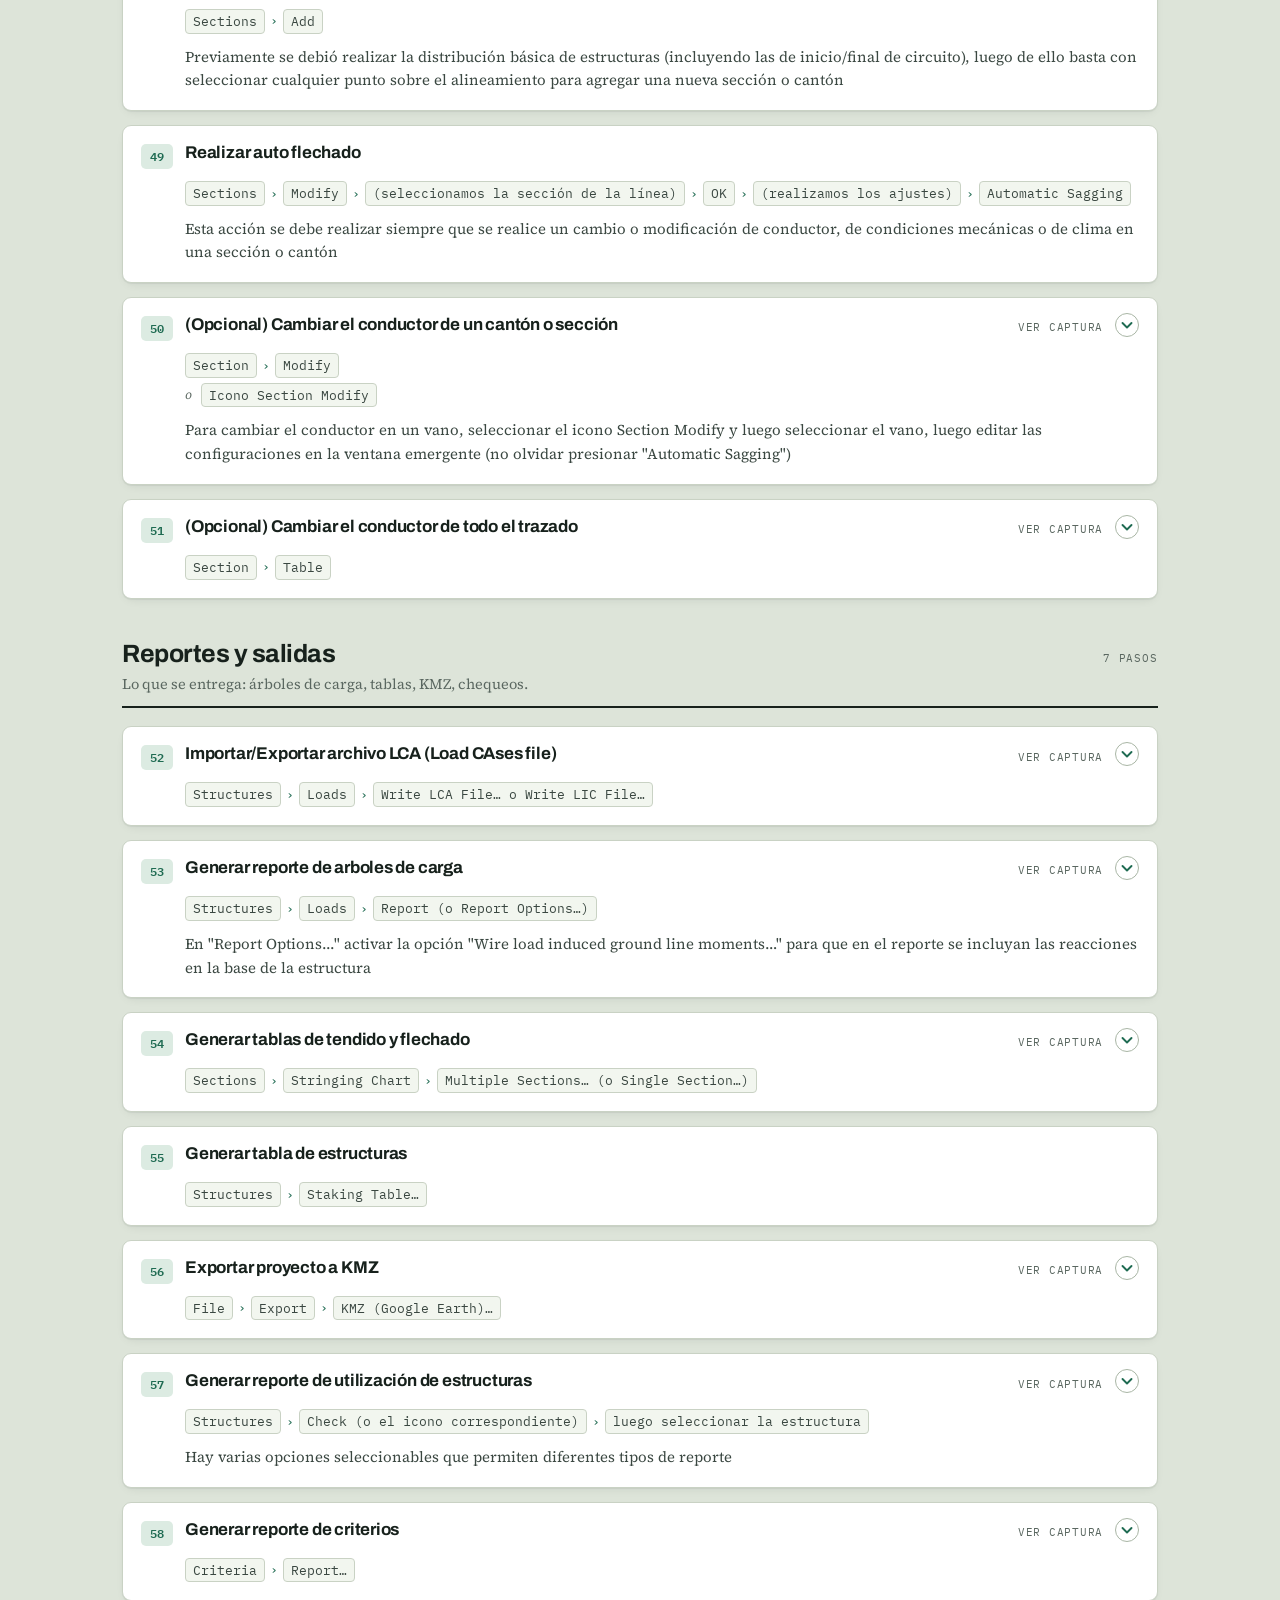
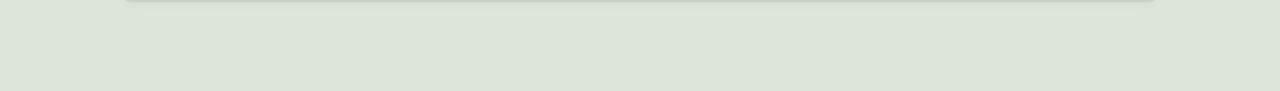
==== commit 747f5ed7: "Add Ayuda tab with per-section summaries and a contact card Moved the admin entry button from De int" ====
--- a/index.html
+++ b/index.html
@@ -39,7 +39,7 @@
       <input id="q" type="search" placeholder="Buscar acción, ruta de menú o comentario…" autocomplete="off" aria-label="Buscar">
       <kbd>/</kbd>
     </div>
-    <div class="tabs" role="tablist"><button class="tab on" role="tab" data-tab="plscadd" aria-selected="true"><b>PLS-CADD</b><small>Secuencia principal</small></button><button class="tab" role="tab" data-tab="otras" aria-selected="false"><b>Otras acciones</b><small>Comandos de uso diario</small></button><button class="tab" role="tab" data-tab="plspole" aria-selected="false"><b>PLS-POLE</b><small>Modelado de estructuras</small></button><button class="tab" role="tab" data-tab="interes" aria-selected="false"><b>De interés</b><small>Glosario y referencias</small></button></div>
+    <div class="tabs" role="tablist"><button class="tab on" role="tab" data-tab="plscadd" aria-selected="true"><b>PLS-CADD</b><small>Secuencia principal</small></button><button class="tab" role="tab" data-tab="otras" aria-selected="false"><b>Otras acciones</b><small>Comandos de uso diario</small></button><button class="tab" role="tab" data-tab="plspole" aria-selected="false"><b>PLS-POLE</b><small>Modelado de estructuras</small></button><button class="tab" role="tab" data-tab="interes" aria-selected="false"><b>De interés</b><small>Glosario y referencias</small></button><button class="tab" role="tab" data-tab="ayuda" aria-selected="false"><b>Ayuda</b><small>Qué hace la app</small></button></div>
   </div>
 </div>
 
@@ -48,6 +48,13 @@
 <div class="panel" id="panel-otras" role="tabpanel"></div>
 <div class="panel" id="panel-plspole" role="tabpanel"></div>
 <div class="panel" id="panel-interes" role="tabpanel"><section class="card"><h2>Acceder a bases de datos desde la web</h2><ul class="links"><li><span>Criterios</span><a href="https://www.powerlinesystems.com/criteria-files" target="_blank" rel="noopener">https://www.powerlinesystems.com/criteria-files</a></li><li><span>Cables</span><a href="https://www.powerlinesystems.com/cables" target="_blank" rel="noopener">https://www.powerlinesystems.com/cables</a></li><li><span>Postes, torres, aisladores</span><a href="https://www.powline.com/files/pls_pole.html" target="_blank" rel="noopener">https://www.powline.com/files/pls_pole.html</a></li></ul></section><section class="card"><h2>Glosario</h2><div class="tablewrap"><table><tr><td class="k">Clearance</td><td>Distancia libre, distancia de seguridad o distancia de despeje</td></tr><tr><td class="k">Creep</td><td>Deformación plástica del conductor</td></tr><tr><td class="k">Every Day Stress (EDS)</td><td>Tension diaria (Tensión inicial que se da al conductor para que tenga una flecha adecuada)</td></tr><tr><td class="k">EDS Inicial</td><td>EDS antes de desarrollarse Creep</td></tr><tr><td class="k">EDS Final</td><td>EDS luego de desarrollarse Creep</td></tr><tr><td class="k">CHS</td><td>Carga horizontal de servicio (Tensión horizontal máxima permitida al conductor durante su operación normal considerando el comportamiento a largo plazo, como la relajación (creep) del material)</td></tr><tr><td class="k">Ruling Span (RS)</td><td>Vano Regulador o vano de control</td></tr><tr><td class="k">Sag</td><td>Flecha del conductor</td></tr><tr><td class="k">Sag Tensión Report</td><td>Tablas de flechado (o de tensado)</td></tr><tr><td class="k">Span</td><td>Vano o distancia entre dos estructuras</td></tr></table></div></section><section class="card"><h2>Extensiones de archivos</h2><div class="tablewrap"><table><tr><td class="k">.xyz</td><td>Archivo principal de PLSCADD, contiene todos los puntos xyz importados</td></tr><tr><td class="k">.FEA</td><td>Archivo de códigos carácteristicos</td></tr><tr><td class="k">.wir</td><td>Archivo de cable</td></tr><tr><td class="k">.stk</td><td>Archivo de estructura</td></tr><tr><td class="k">.cri</td><td>Archivo de criterios</td></tr><tr><td class="k">.LCA</td><td>Archivo de casos de carga</td></tr><tr><td class="k">.con</td><td>Archivo de restricciones (limitaciones de distribución de estructuras)</td></tr><tr><td class="k">.don</td><td>Archivo con la información de distribución, tendido y flechado para una línea</td></tr><tr><td class="k">.bak</td><td>Copia de respaldo de un proyecto</td></tr><tr><td class="k">.brk</td><td>Archivo de puntos de ruptura</td></tr><tr><td class="k">.num</td><td>Archivo de alineamientos</td></tr><tr><td class="k">.pps</td><td>Archivos maestros de los parámetros de dibujo (layouts, etc.)</td></tr><tr><td class="k">.STR</td><td>Incluye todos los archivos de estructuras que se han usado en el proyecto estructuras disponibles</td></tr><tr><td class="k">.tin</td><td>Contiene información acerca del modelo triangulado (TIN) del terreno</td></tr><tr><td class="k">.wnd</td><td>Salva el estado de las ventanas (vistas abiertas, escala, rotación y traslación del modelo en la ventana)</td></tr><tr><td class="k">.prt</td><td>Archivos de lista de partes y conjuntos</td></tr></table></div></section><section class="card"><h2>Conversiones</h2><div class="convgrid"><div class="conv">1 daN = 1.0197 kgF</div><div class="conv">1 kgF = 0.9807 daN</div><div class="conv">1 daN = 10 N</div><div class="conv">1 N = 0.1 daN</div><div class="conv">1 kgF = 9.807 N</div><div class="conv">1 N = 0.102 kgF</div></div></section>
+</div>
+<div class="panel" id="panel-ayuda" role="tabpanel">
+<section class="card"><h2>PLS-CADD</h2><p>Secuencia paso a paso para modelar una línea de transmisión en PLS-CADD, desde el arranque del proyecto hasta el reporte final.</p></section>
+<section class="card"><h2>Otras acciones</h2><p>Comandos y ajustes de uso diario en PLS-CADD que no forman parte de la secuencia principal del proyecto.</p></section>
+<section class="card"><h2>PLS-POLE</h2><p>Guía para el modelado de estructuras (postes y torres) en PLS-POLE.</p></section>
+<section class="card"><h2>De interés</h2><p>Glosario, extensiones de archivo, conversiones y enlaces a bases de datos de referencia.</p></section>
+<section class="card"><h2>Contacto</h2><p>Wilsson Perez<br>wperez.net@hotmail.com</p></section>
 <div class="admin-entry">
   <button class="admin-gear-btn" id="adminGear" type="button" aria-label="Administrar contenido">
     <svg viewBox="0 0 20 20" aria-hidden="true" fill="none" stroke="currentColor" stroke-width="1.6" stroke-linecap="round">
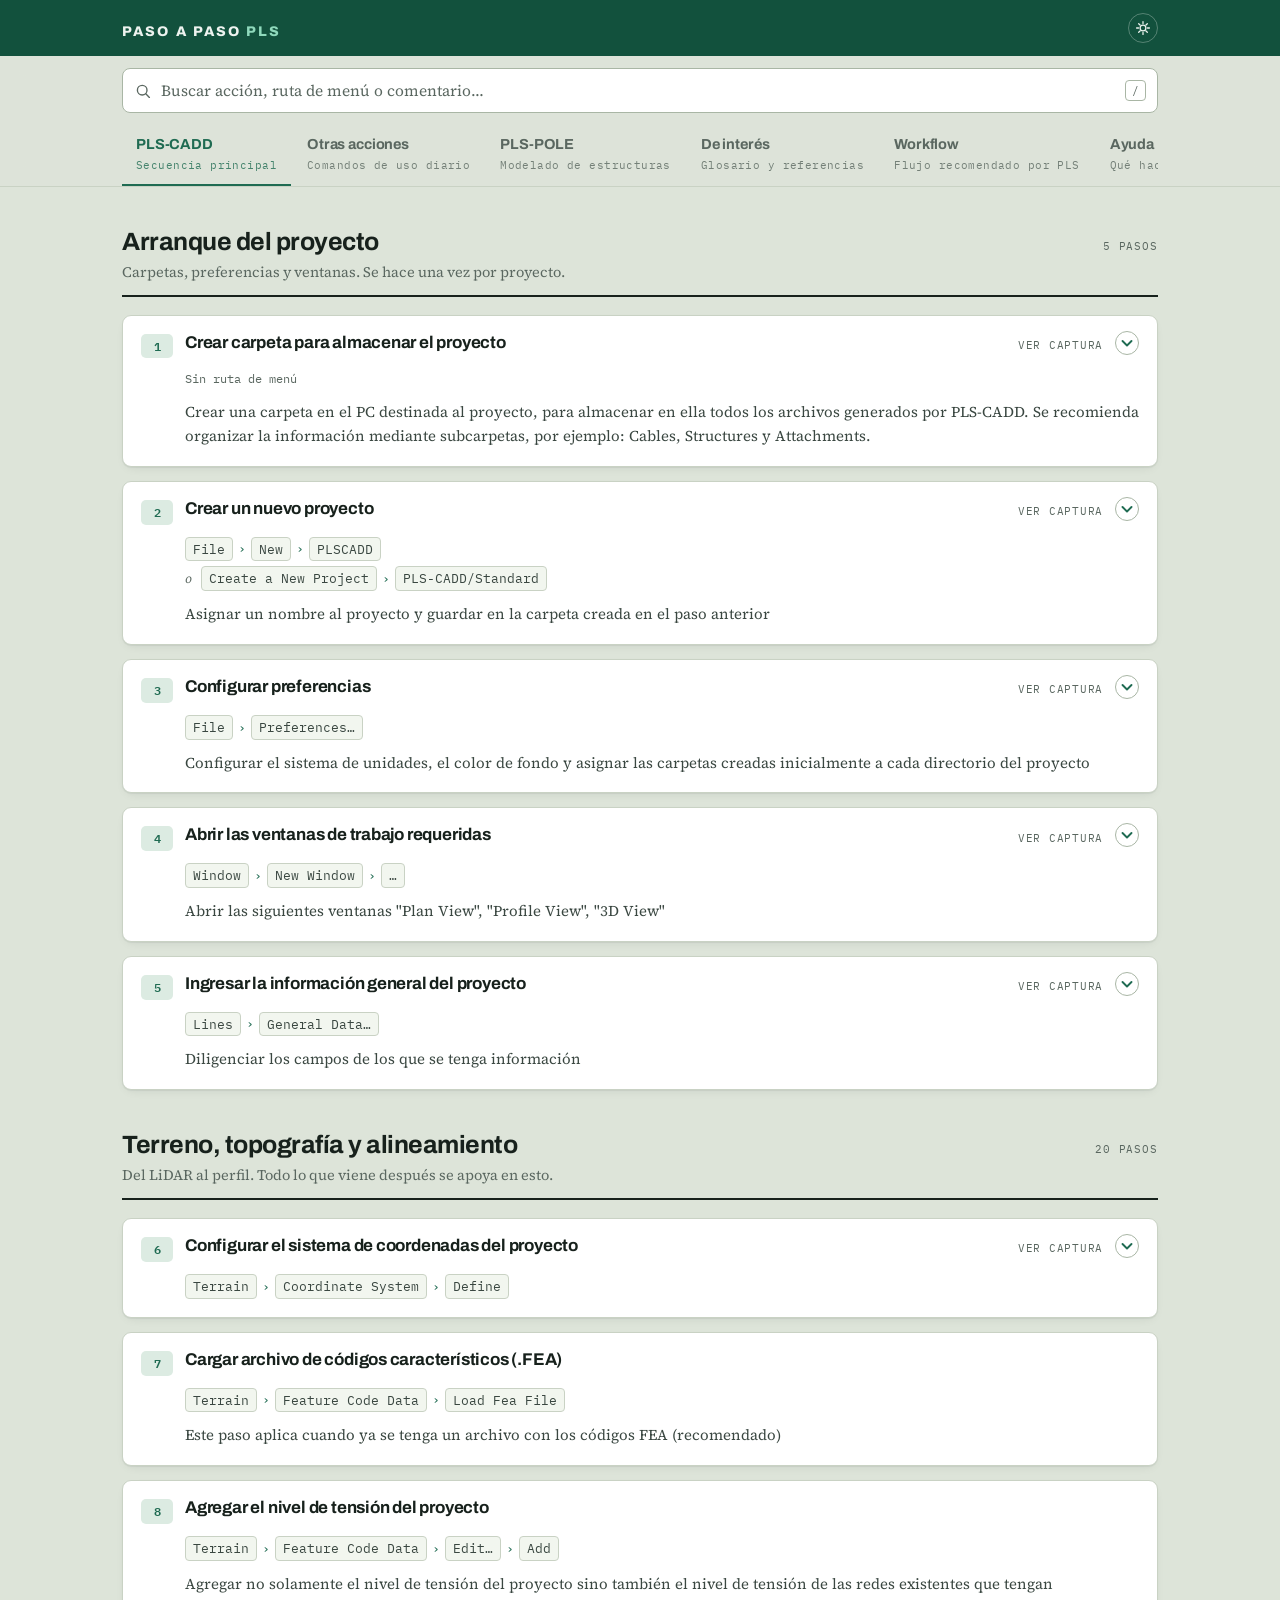
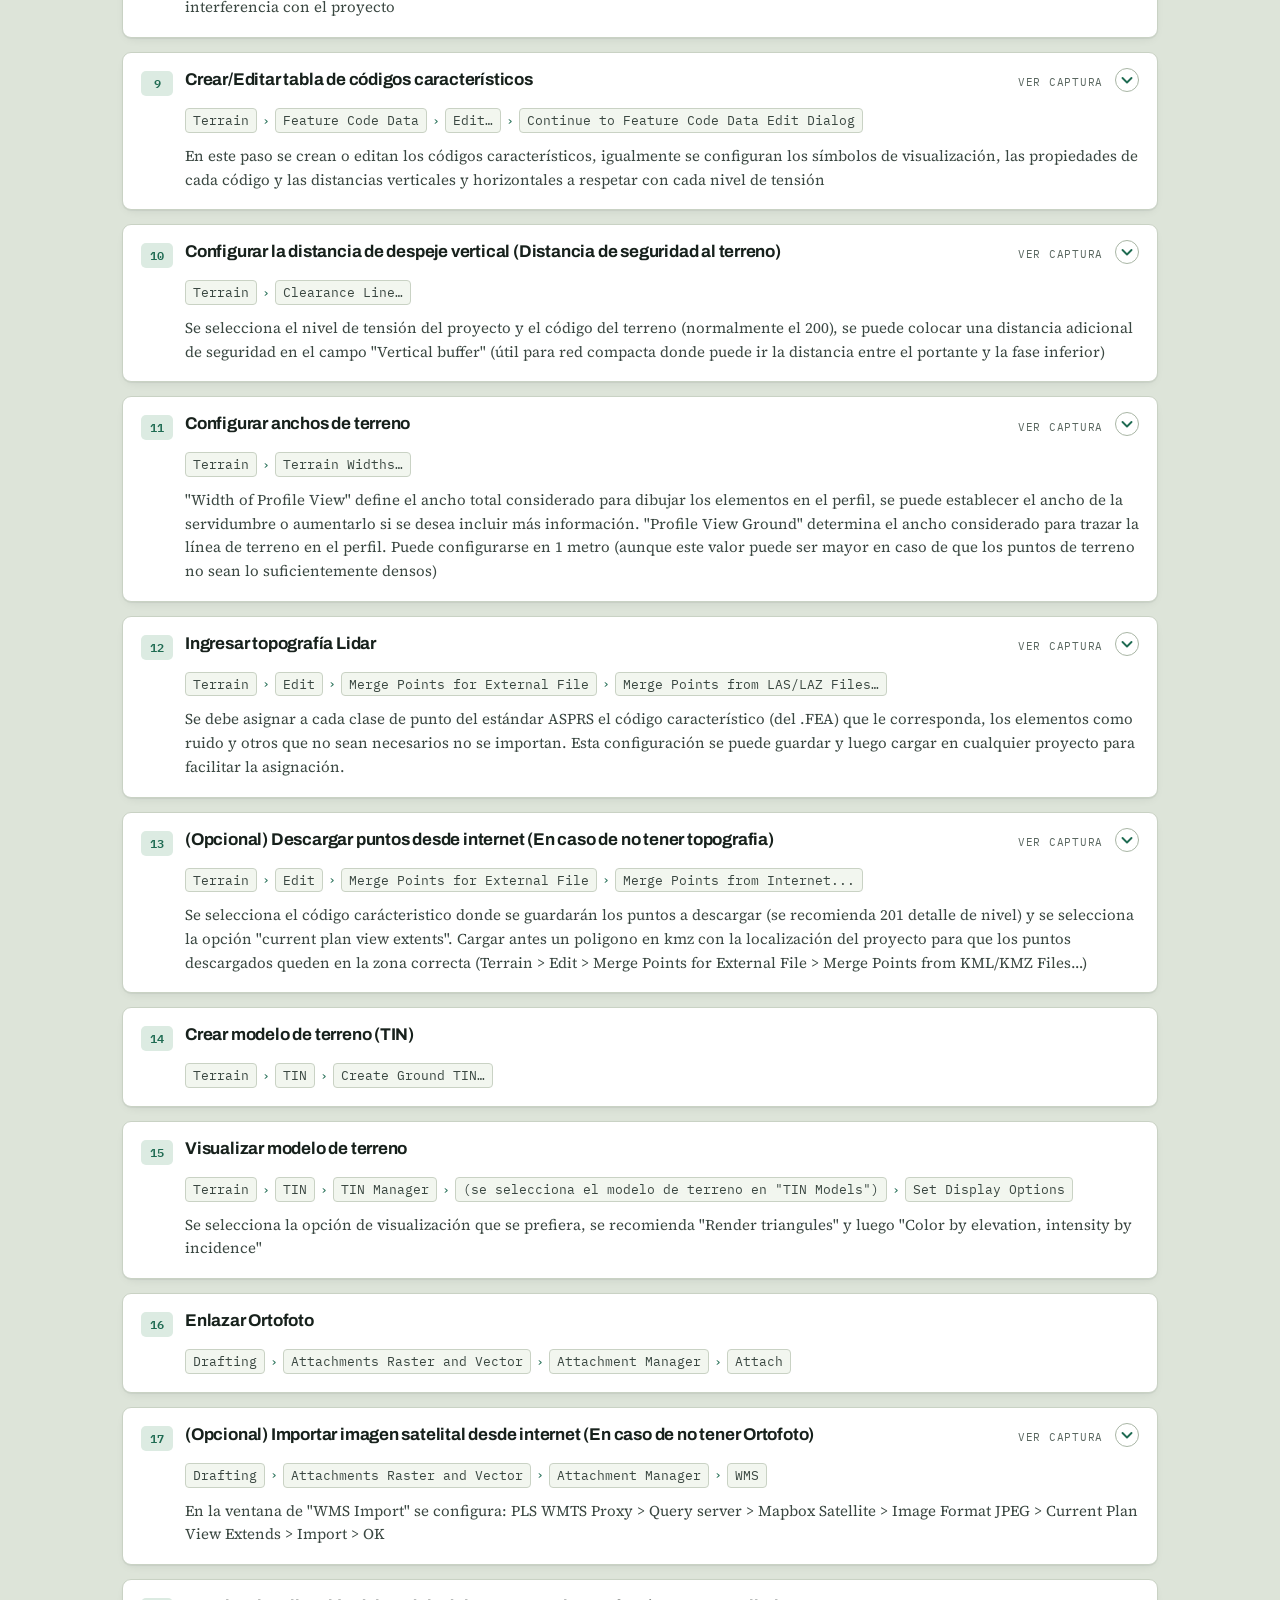
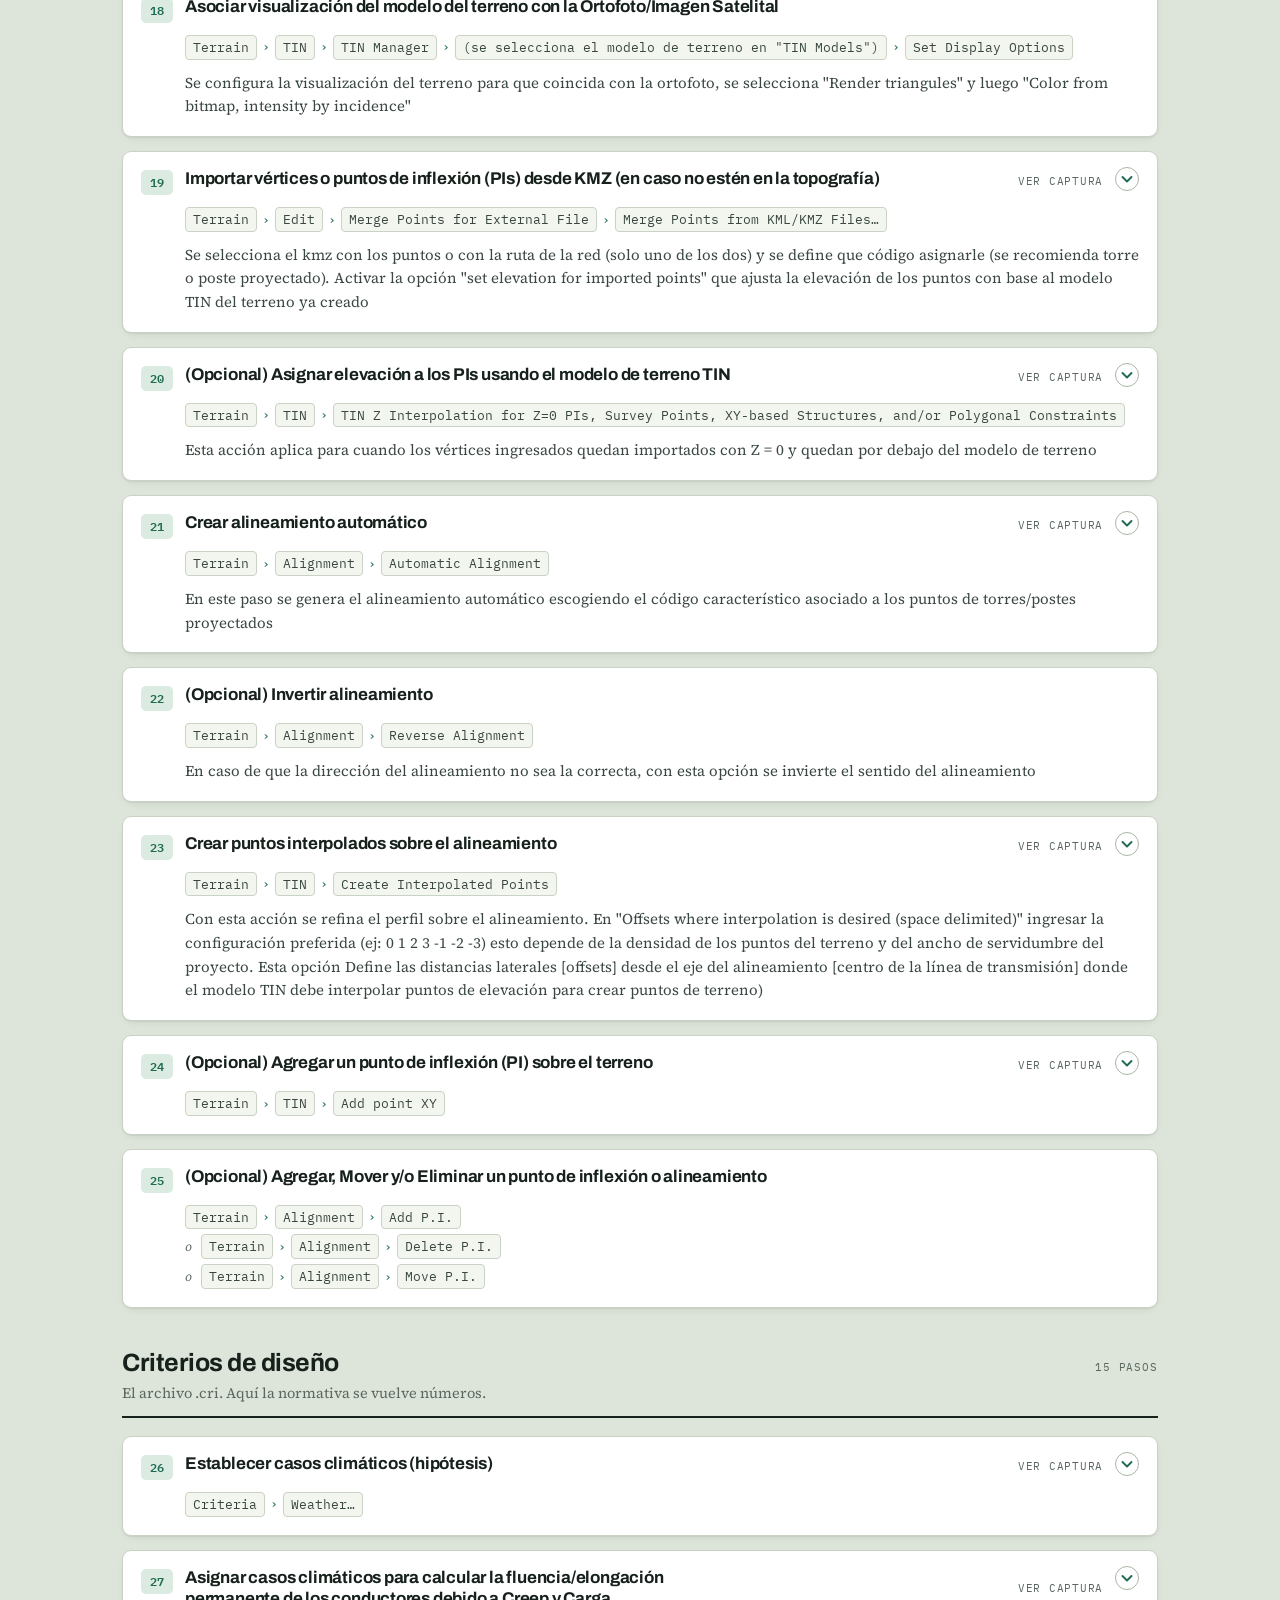
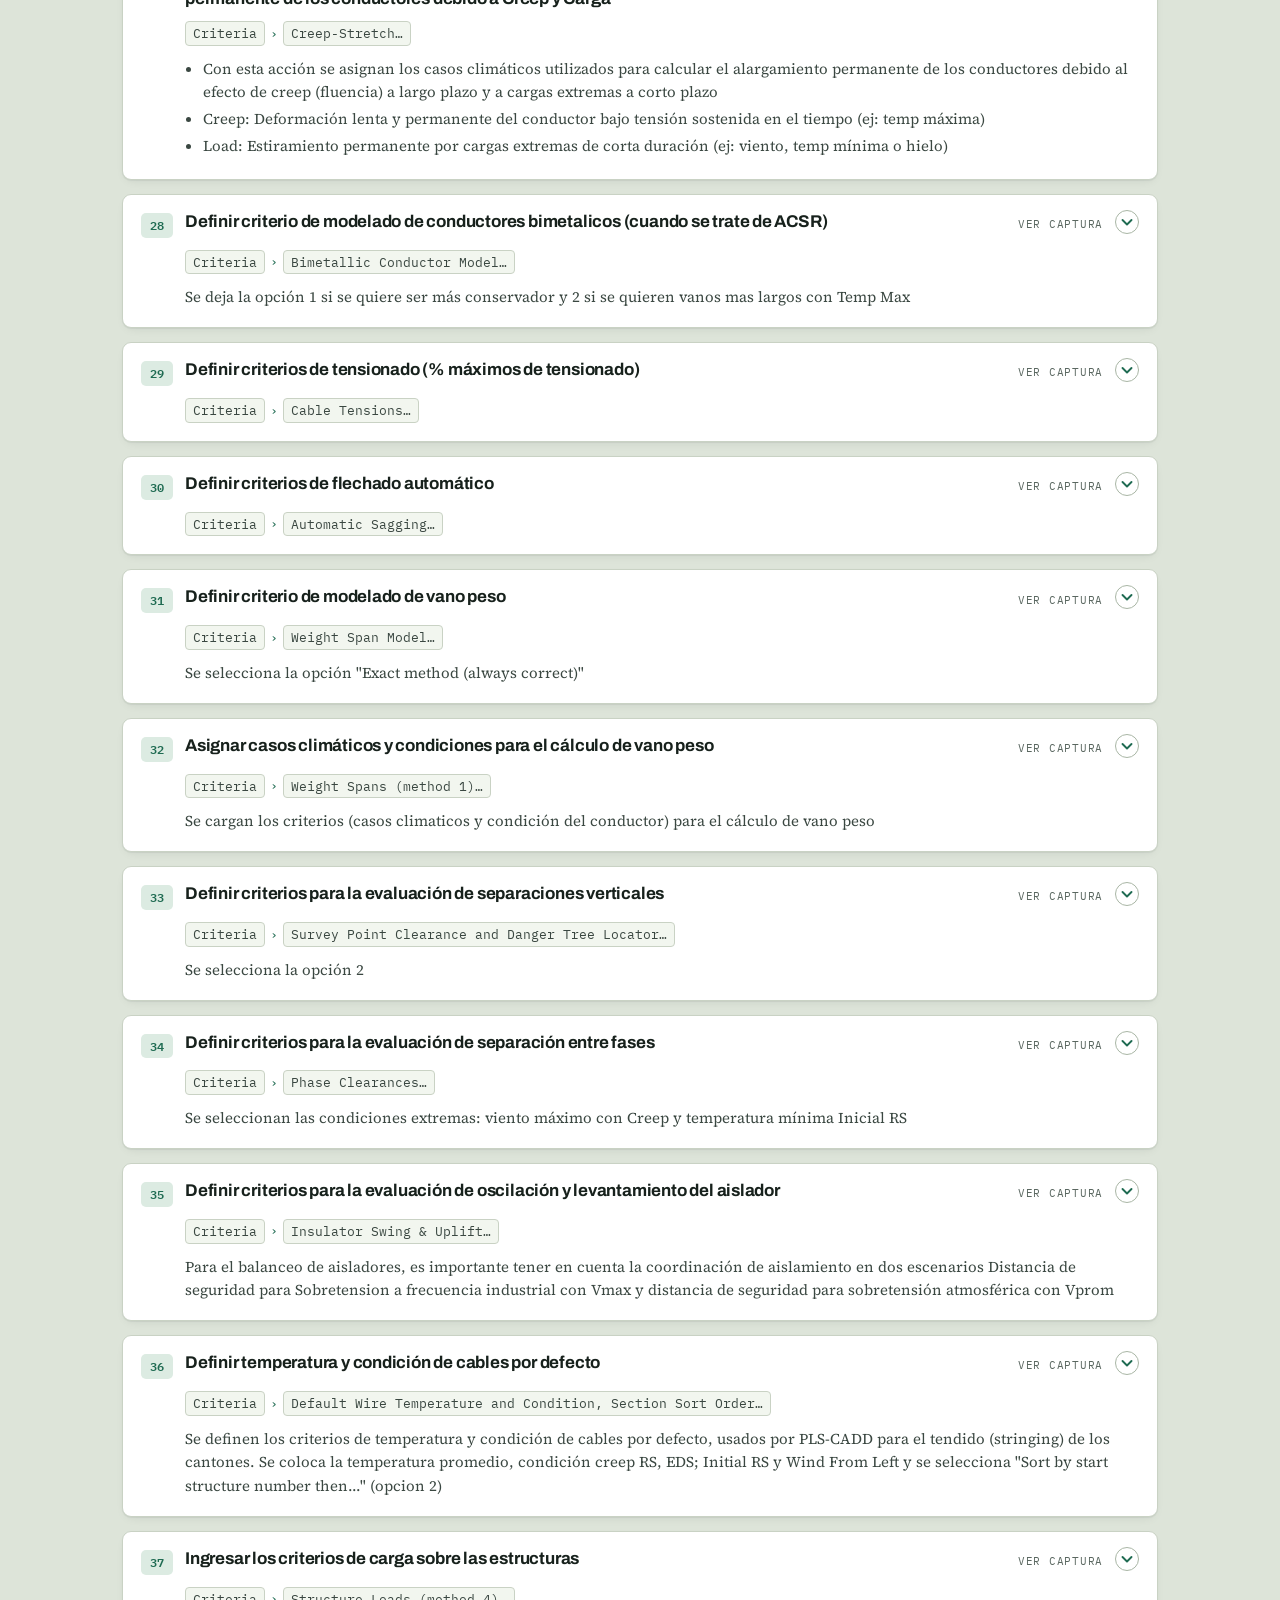
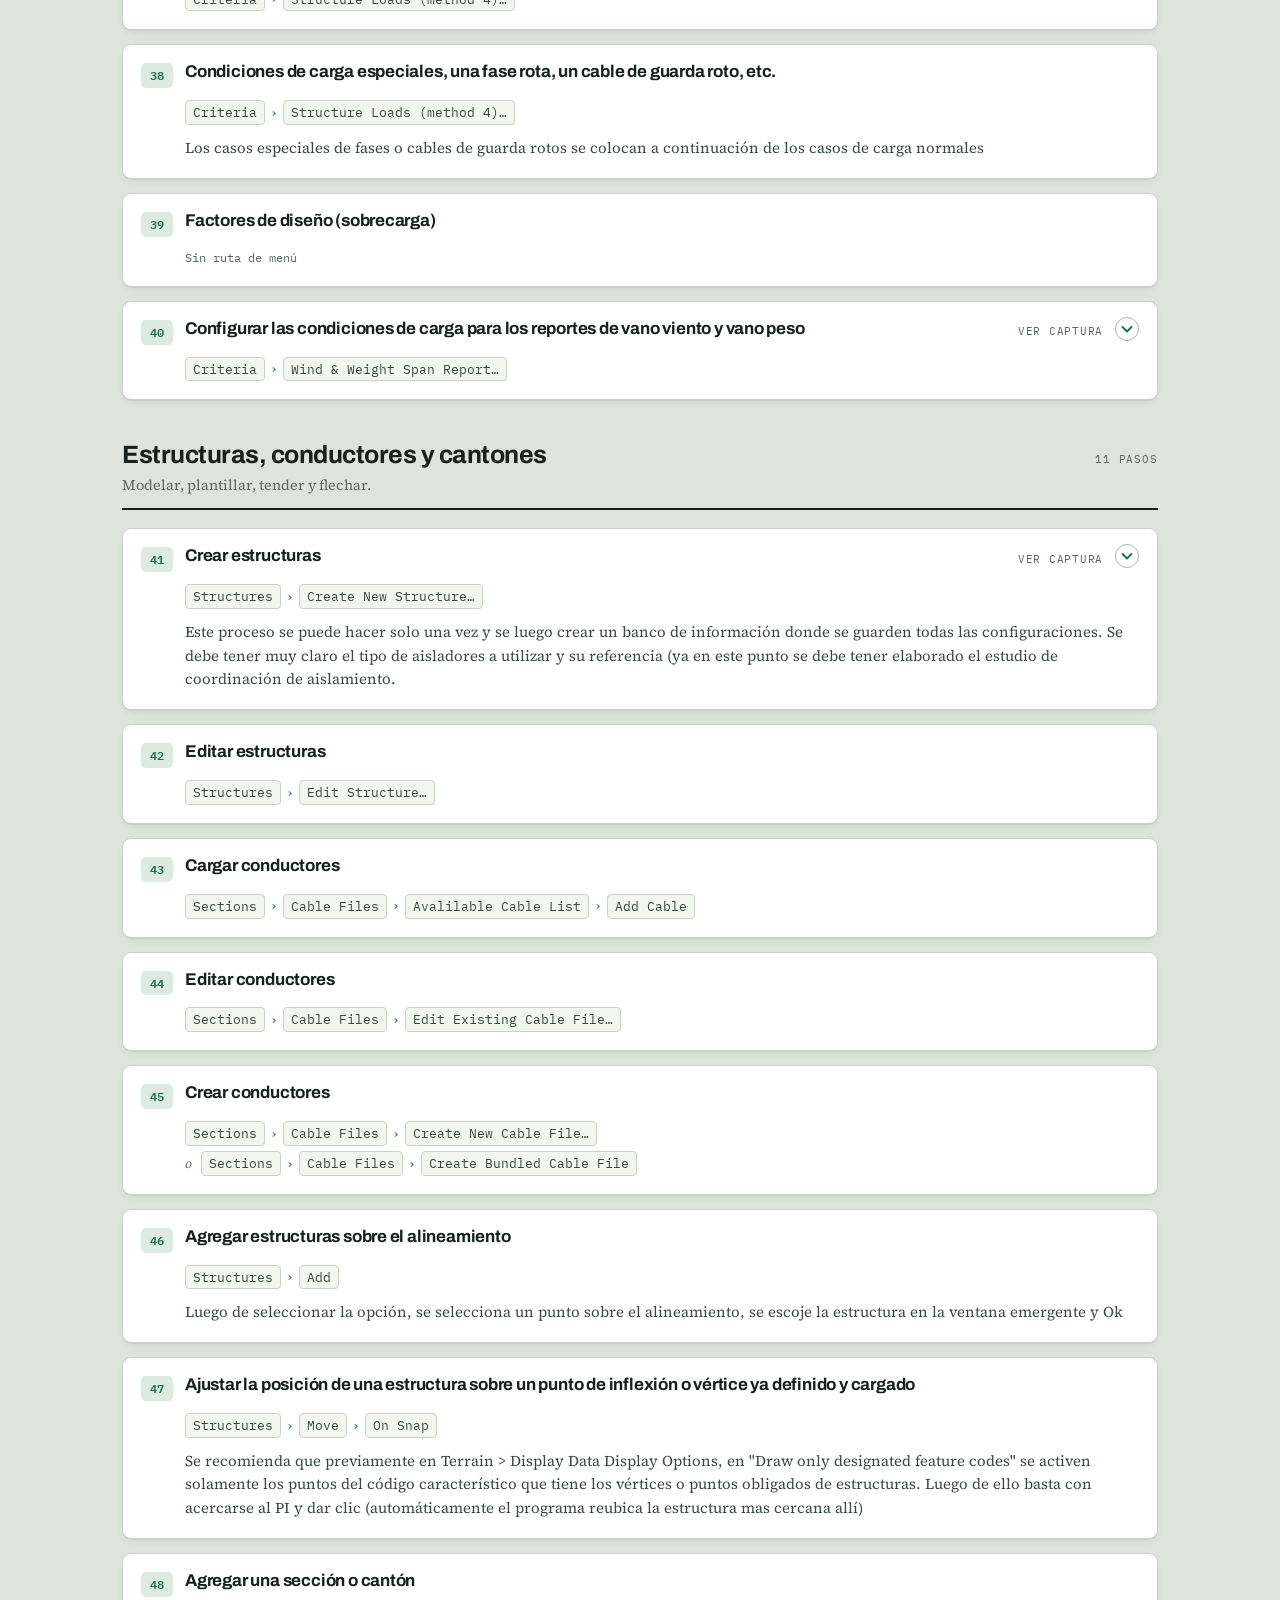
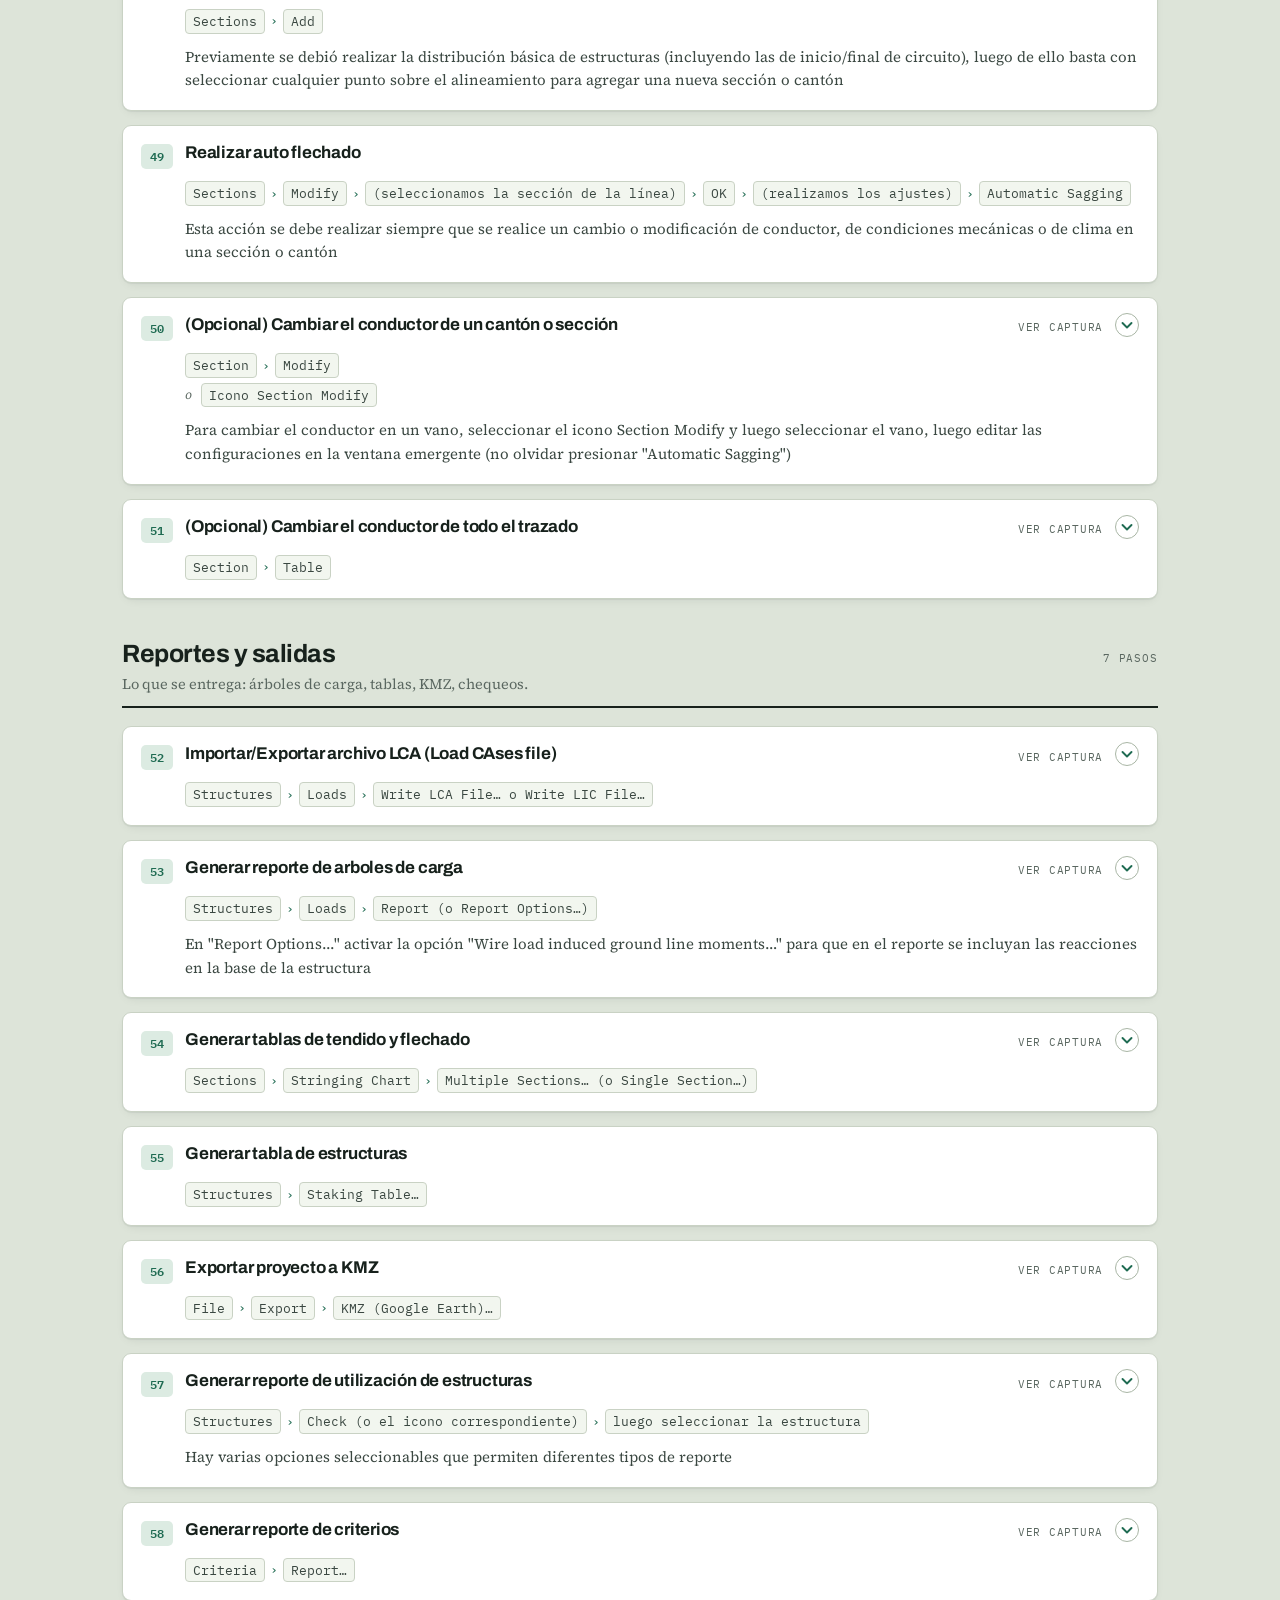
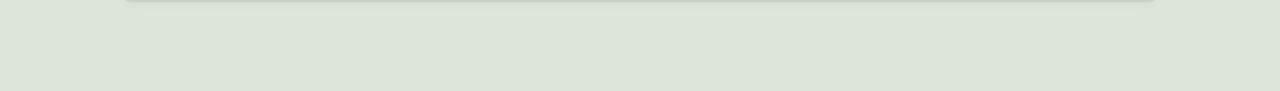
==== commit f5aa2738: "Add Workflow tab with an in-page PDF viewer Shows Power Line Systems' "Proposed workflow for PLS-CAD" ====
--- a/index.html
+++ b/index.html
@@ -39,7 +39,7 @@
       <input id="q" type="search" placeholder="Buscar acción, ruta de menú o comentario…" autocomplete="off" aria-label="Buscar">
       <kbd>/</kbd>
     </div>
-    <div class="tabs" role="tablist"><button class="tab on" role="tab" data-tab="plscadd" aria-selected="true"><b>PLS-CADD</b><small>Secuencia principal</small></button><button class="tab" role="tab" data-tab="otras" aria-selected="false"><b>Otras acciones</b><small>Comandos de uso diario</small></button><button class="tab" role="tab" data-tab="plspole" aria-selected="false"><b>PLS-POLE</b><small>Modelado de estructuras</small></button><button class="tab" role="tab" data-tab="interes" aria-selected="false"><b>De interés</b><small>Glosario y referencias</small></button><button class="tab" role="tab" data-tab="ayuda" aria-selected="false"><b>Ayuda</b><small>Qué hace la app</small></button></div>
+    <div class="tabs" role="tablist"><button class="tab on" role="tab" data-tab="plscadd" aria-selected="true"><b>PLS-CADD</b><small>Secuencia principal</small></button><button class="tab" role="tab" data-tab="otras" aria-selected="false"><b>Otras acciones</b><small>Comandos de uso diario</small></button><button class="tab" role="tab" data-tab="plspole" aria-selected="false"><b>PLS-POLE</b><small>Modelado de estructuras</small></button><button class="tab" role="tab" data-tab="interes" aria-selected="false"><b>De interés</b><small>Glosario y referencias</small></button><button class="tab" role="tab" data-tab="workflow" aria-selected="false"><b>Workflow</b><small>Flujo recomendado por PLS</small></button><button class="tab" role="tab" data-tab="ayuda" aria-selected="false"><b>Ayuda</b><small>Qué hace la app</small></button></div>
   </div>
 </div>
 
@@ -49,11 +49,16 @@
 <div class="panel" id="panel-plspole" role="tabpanel"></div>
 <div class="panel" id="panel-interes" role="tabpanel"><section class="card"><h2>Acceder a bases de datos desde la web</h2><ul class="links"><li><span>Criterios</span><a href="https://www.powerlinesystems.com/criteria-files" target="_blank" rel="noopener">https://www.powerlinesystems.com/criteria-files</a></li><li><span>Cables</span><a href="https://www.powerlinesystems.com/cables" target="_blank" rel="noopener">https://www.powerlinesystems.com/cables</a></li><li><span>Postes, torres, aisladores</span><a href="https://www.powline.com/files/pls_pole.html" target="_blank" rel="noopener">https://www.powline.com/files/pls_pole.html</a></li></ul></section><section class="card"><h2>Glosario</h2><div class="tablewrap"><table><tr><td class="k">Clearance</td><td>Distancia libre, distancia de seguridad o distancia de despeje</td></tr><tr><td class="k">Creep</td><td>Deformación plástica del conductor</td></tr><tr><td class="k">Every Day Stress (EDS)</td><td>Tension diaria (Tensión inicial que se da al conductor para que tenga una flecha adecuada)</td></tr><tr><td class="k">EDS Inicial</td><td>EDS antes de desarrollarse Creep</td></tr><tr><td class="k">EDS Final</td><td>EDS luego de desarrollarse Creep</td></tr><tr><td class="k">CHS</td><td>Carga horizontal de servicio (Tensión horizontal máxima permitida al conductor durante su operación normal considerando el comportamiento a largo plazo, como la relajación (creep) del material)</td></tr><tr><td class="k">Ruling Span (RS)</td><td>Vano Regulador o vano de control</td></tr><tr><td class="k">Sag</td><td>Flecha del conductor</td></tr><tr><td class="k">Sag Tensión Report</td><td>Tablas de flechado (o de tensado)</td></tr><tr><td class="k">Span</td><td>Vano o distancia entre dos estructuras</td></tr></table></div></section><section class="card"><h2>Extensiones de archivos</h2><div class="tablewrap"><table><tr><td class="k">.xyz</td><td>Archivo principal de PLSCADD, contiene todos los puntos xyz importados</td></tr><tr><td class="k">.FEA</td><td>Archivo de códigos carácteristicos</td></tr><tr><td class="k">.wir</td><td>Archivo de cable</td></tr><tr><td class="k">.stk</td><td>Archivo de estructura</td></tr><tr><td class="k">.cri</td><td>Archivo de criterios</td></tr><tr><td class="k">.LCA</td><td>Archivo de casos de carga</td></tr><tr><td class="k">.con</td><td>Archivo de restricciones (limitaciones de distribución de estructuras)</td></tr><tr><td class="k">.don</td><td>Archivo con la información de distribución, tendido y flechado para una línea</td></tr><tr><td class="k">.bak</td><td>Copia de respaldo de un proyecto</td></tr><tr><td class="k">.brk</td><td>Archivo de puntos de ruptura</td></tr><tr><td class="k">.num</td><td>Archivo de alineamientos</td></tr><tr><td class="k">.pps</td><td>Archivos maestros de los parámetros de dibujo (layouts, etc.)</td></tr><tr><td class="k">.STR</td><td>Incluye todos los archivos de estructuras que se han usado en el proyecto estructuras disponibles</td></tr><tr><td class="k">.tin</td><td>Contiene información acerca del modelo triangulado (TIN) del terreno</td></tr><tr><td class="k">.wnd</td><td>Salva el estado de las ventanas (vistas abiertas, escala, rotación y traslación del modelo en la ventana)</td></tr><tr><td class="k">.prt</td><td>Archivos de lista de partes y conjuntos</td></tr></table></div></section><section class="card"><h2>Conversiones</h2><div class="convgrid"><div class="conv">1 daN = 1.0197 kgF</div><div class="conv">1 kgF = 0.9807 daN</div><div class="conv">1 daN = 10 N</div><div class="conv">1 N = 0.1 daN</div><div class="conv">1 kgF = 9.807 N</div><div class="conv">1 N = 0.102 kgF</div></div></section>
 </div>
+<div class="panel" id="panel-workflow" role="tabpanel">
+<section class="card"><h2>Proposed workflow for PLS-CADD</h2><p>Flujo de trabajo de referencia publicado por Power Line Systems (documento en inglés, 19 láminas): un ejemplo de alto nivel de cómo encarar un proyecto típico en PLS-CADD.</p><div class="backup-actions"><a class="backup-btn" href="assets/docs/PLS-CADD_Workflow.pdf" download>Descargar PDF</a></div></section>
+<div class="pdf-pages" id="pdfPages"><p class="pdf-status" id="pdfStatus">Cargando documento…</p></div>
+</div>
 <div class="panel" id="panel-ayuda" role="tabpanel">
-<section class="card"><h2>PLS-CADD</h2><p>Secuencia paso a paso para modelar una línea de transmisión en PLS-CADD, desde el arranque del proyecto hasta el reporte final.</p></section>
-<section class="card"><h2>Otras acciones</h2><p>Comandos y ajustes de uso diario en PLS-CADD que no forman parte de la secuencia principal del proyecto.</p></section>
-<section class="card"><h2>PLS-POLE</h2><p>Guía para el modelado de estructuras (postes y torres) en PLS-POLE.</p></section>
-<section class="card"><h2>De interés</h2><p>Glosario, extensiones de archivo, conversiones y enlaces a bases de datos de referencia.</p></section>
+<section class="card"><h2>PLS-CADD</h2><p>Secuencia paso a paso para modelar una línea de transmisión en PLS-CADD: arranque del proyecto, terreno y alineamiento, criterios de diseño, estructuras, conductores y cantones, y reportes finales. Cada paso indica su ruta de menú y, cuando aplica, una captura.</p></section>
+<section class="card"><h2>Otras acciones</h2><p>Comandos sueltos de uso diario en PLS-CADD que no siguen la secuencia principal, como mediciones, marcadores o puntos de terreno. Sirven de consulta rápida cuando ya conoces el flujo y solo necesitas recordar dónde está una opción.</p></section>
+<section class="card"><h2>PLS-POLE</h2><p>Guía para modelar estructuras (postes y torres) en PLS-POLE: arranque y configuración del archivo, construcción de la biblioteca de componentes y armado de la geometría del modelo, incluido su enlace con PLS-CADD.</p></section>
+<section class="card"><h2>De interés</h2><p>Material de referencia rápida: glosario de términos (EDS, creep, ruling span…), significado de las extensiones de archivo de PLS-CADD, conversiones de unidades y enlaces a las bases de datos de criterios, cables y estructuras.</p></section>
+<section class="card"><h2>Copia de seguridad</h2><p>Descarga el contenido de la guía. El respaldo (.json) sirve para restaurarla tal cual; el Excel es una versión legible con las capturas incluidas.</p><div class="backup-actions"><button class="backup-btn" id="dlJson" type="button">Respaldo (.json)</button><button class="backup-btn" id="dlXlsx" type="button">Versión legible (.xlsx)</button></div></section>
 <section class="card"><h2>Contacto</h2><p>Wilsson Perez<br>wperez.net@hotmail.com</p></section>
 <div class="admin-entry">
   <button class="admin-gear-btn" id="adminGear" type="button" aria-label="Administrar contenido">
--- a/css/styles.css
+++ b/css/styles.css
@@ -76,7 +76,7 @@
 .group[hidden]{display:none}
 .group-head{display:grid;grid-template-columns:1fr auto;gap:4px 16px;align-items:baseline;padding-bottom:11px;border-bottom:2px solid var(--ink)}
 .group-head h2{font-size:clamp(19px,2.4vw,25px);letter-spacing:-.02em}
-.group-head p{grid-column:1;font-size:14.5px;color:var(--muted);max-width:62ch}
+.group-head p{grid-column:1;font-size:14.5px;color:var(--muted)}
 .gcount{grid-row:1;grid-column:2;font-family:var(--mono);font-size:11px;letter-spacing:.08em;text-transform:uppercase;color:var(--muted);white-space:nowrap}
 
 .steps{display:grid;gap:14px;margin-top:18px}
@@ -151,6 +151,16 @@
 .empty{margin-top:44px;text-align:center;color:var(--muted);font-size:15.5px}
 footer{margin-top:64px;padding-top:20px;border-top:1px solid var(--line);font-size:13.5px;color:var(--muted);max-width:74ch}
 
+.backup-actions{display:flex;gap:10px;flex-wrap:wrap;margin-top:12px}
+.backup-btn{font-family:var(--display);font-weight:700;font-size:13px;border-radius:7px;padding:8px 14px;cursor:pointer;border:1px solid var(--accent);background:var(--accent-soft);color:var(--accent-ink)}
+.backup-btn:hover:not(:disabled){background:var(--accent);color:#fff}
+.backup-btn:disabled{opacity:.6;cursor:progress}
+a.backup-btn{display:inline-block;text-decoration:none}
+.pdf-pages{display:grid;gap:14px;margin-top:18px}
+.pdf-page{aspect-ratio:16/9;background:var(--surface);border:1px solid var(--line);border-radius:9px;box-shadow:var(--shadow);overflow:hidden}
+.pdf-page canvas{display:block;width:100%;height:auto}
+.pdf-status{font-family:var(--mono);font-size:12.5px;color:var(--muted)}
+
 /* ---------- lightbox ---------- */
 .lightbox{position:fixed;inset:0;z-index:100;background:rgba(10,16,13,.93);display:grid;place-items:center;padding:34px 18px}
 .lightbox[hidden]{display:none!important}
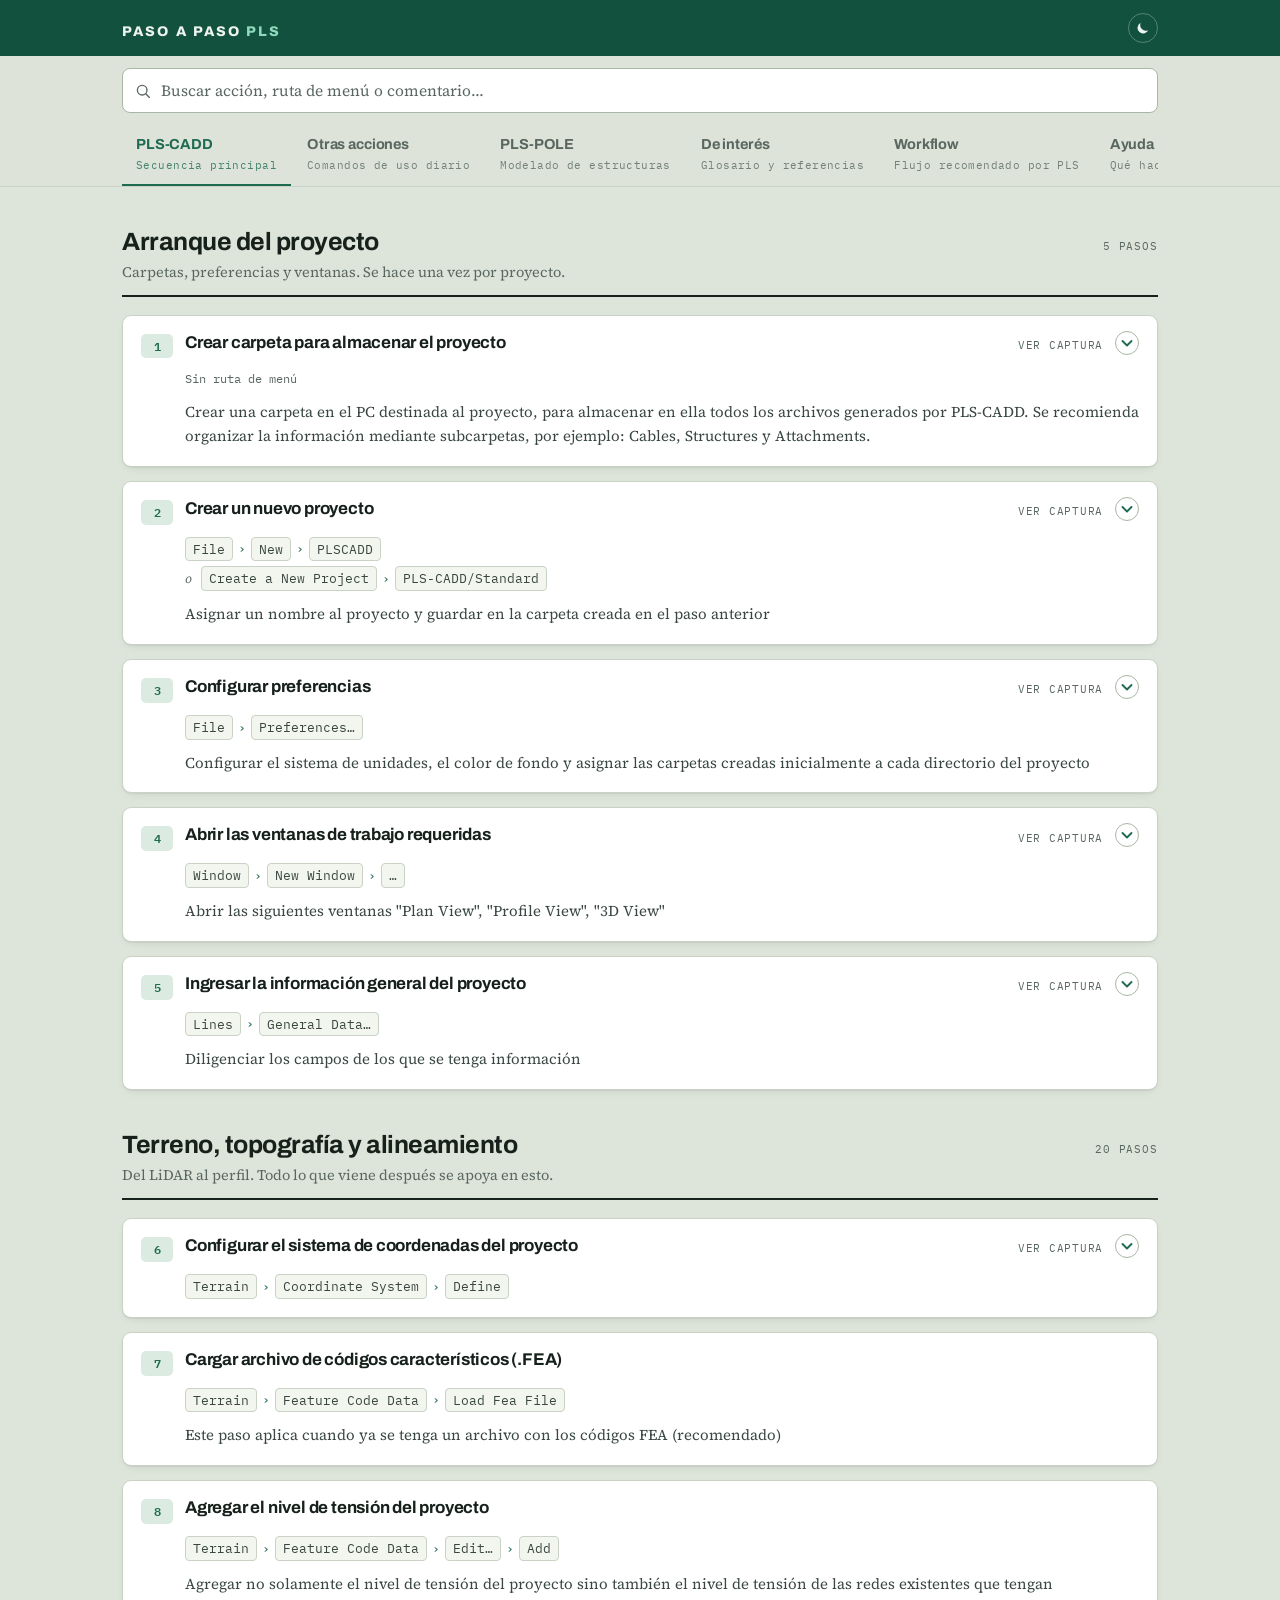
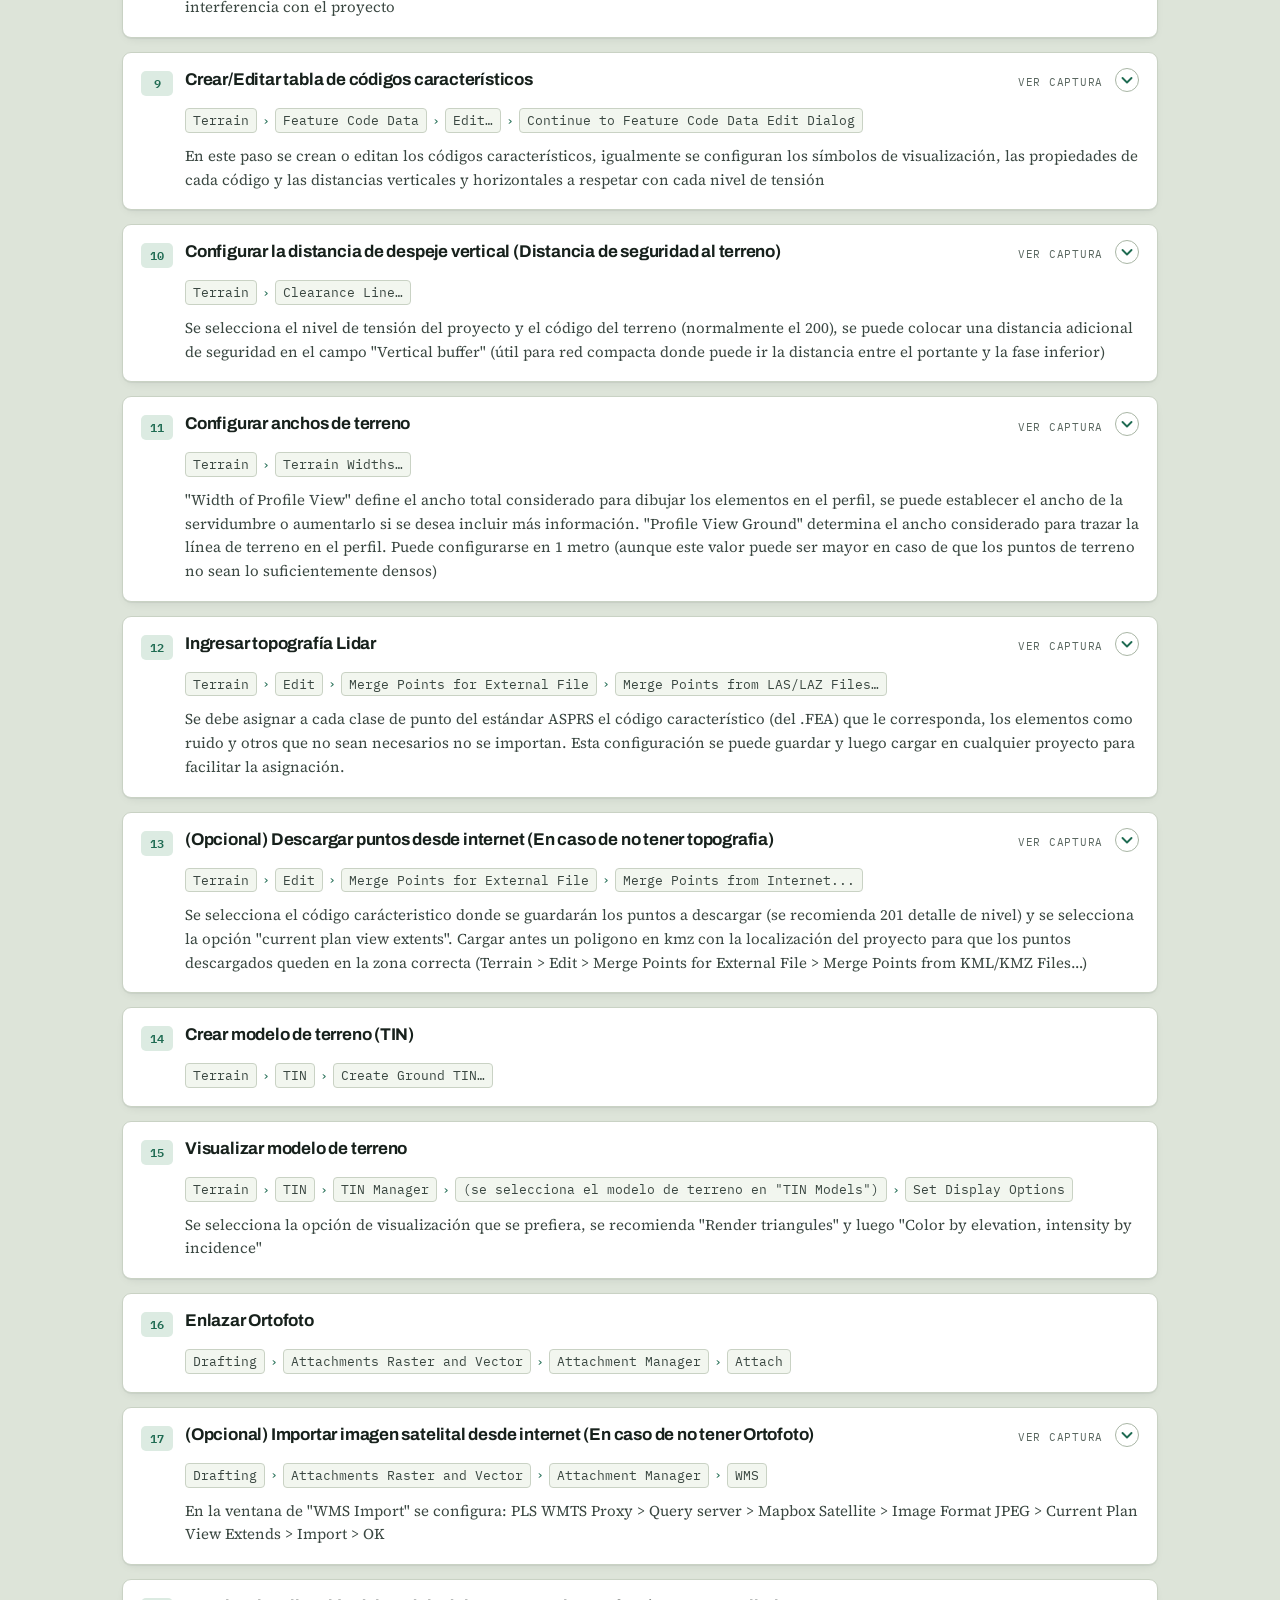
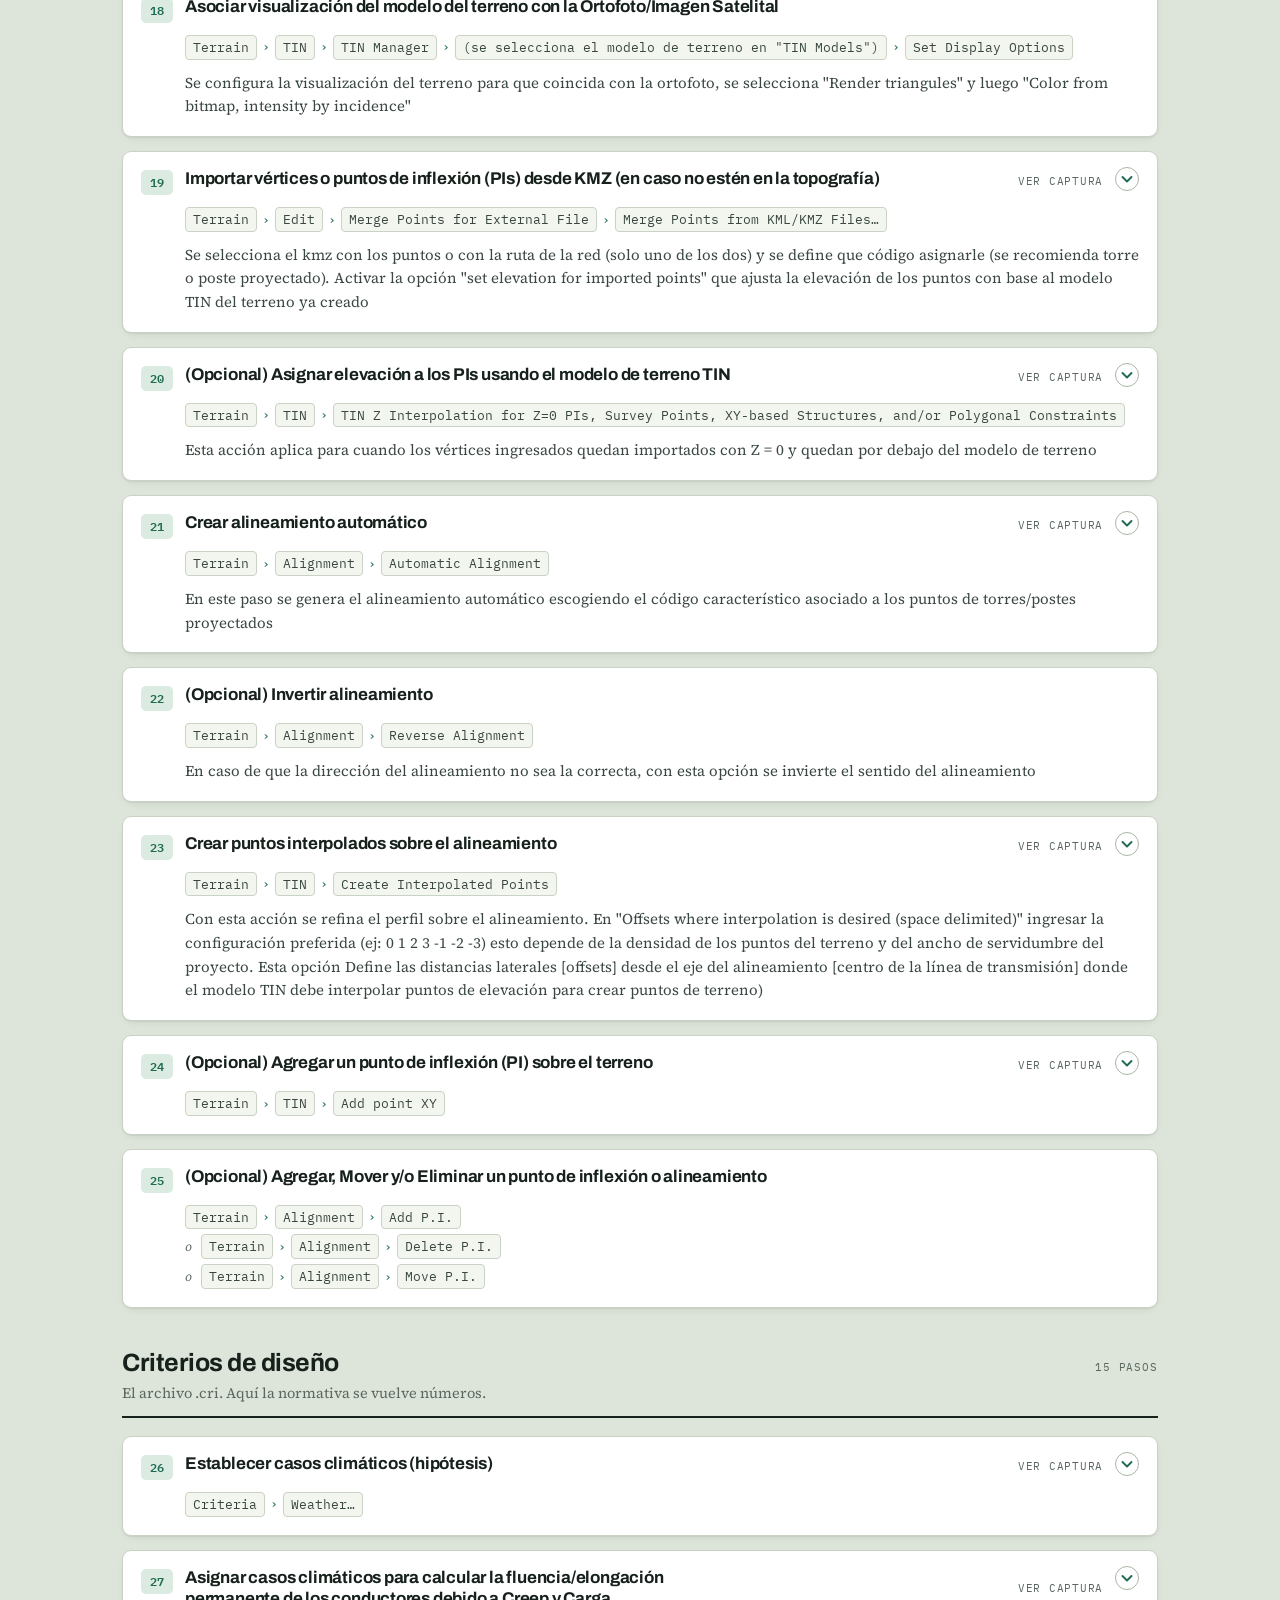
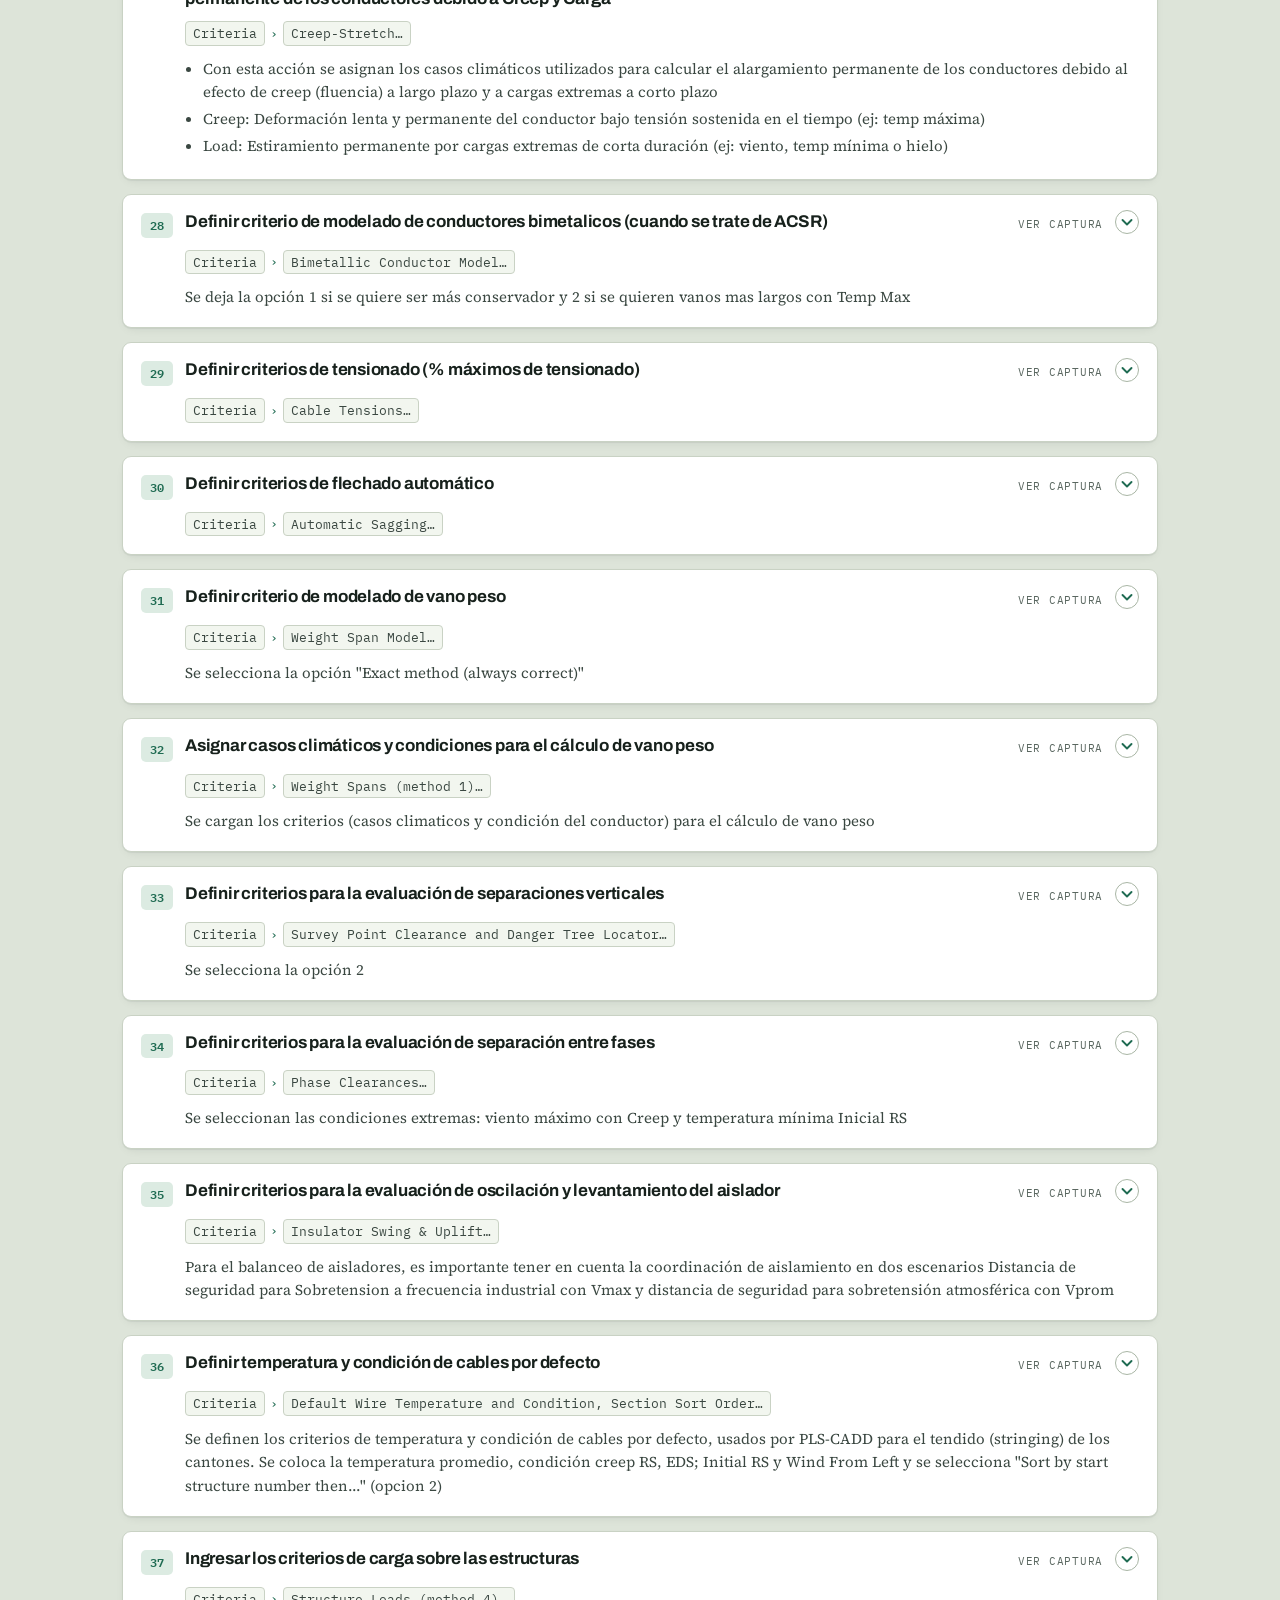
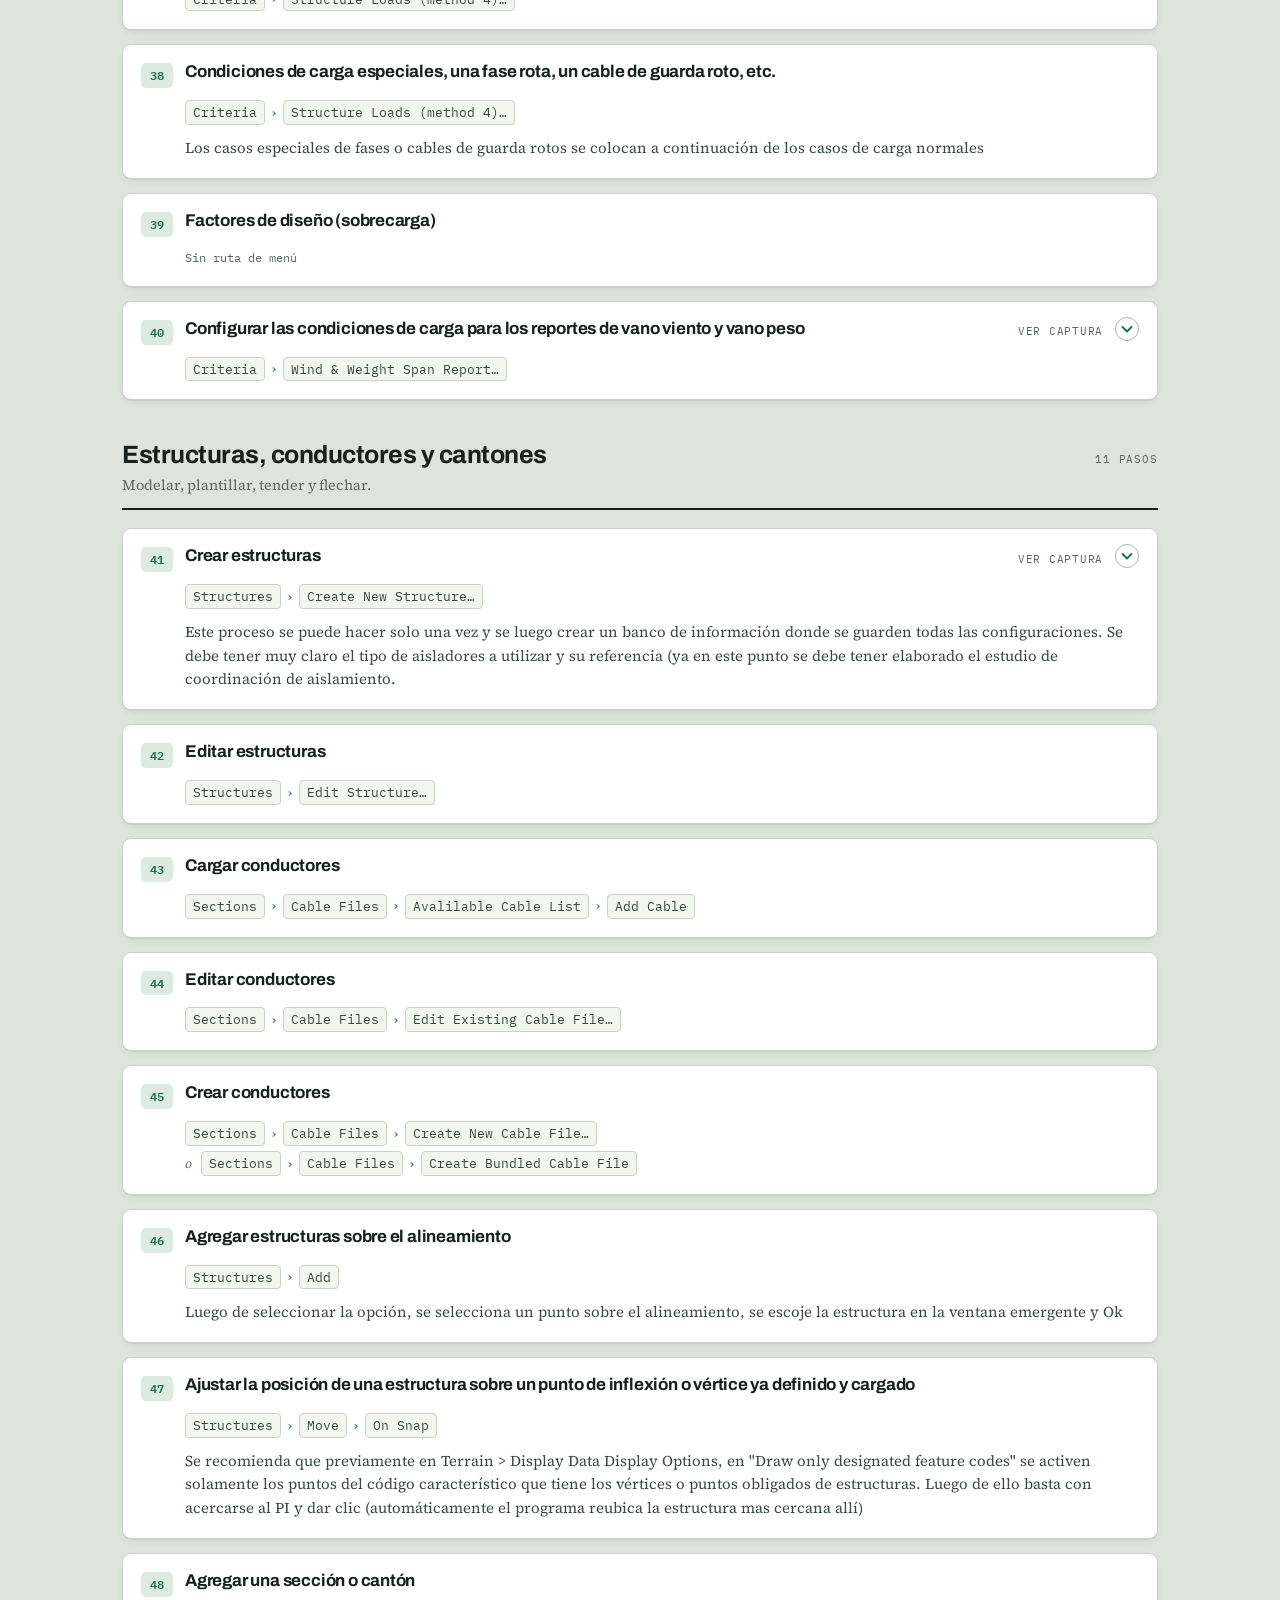
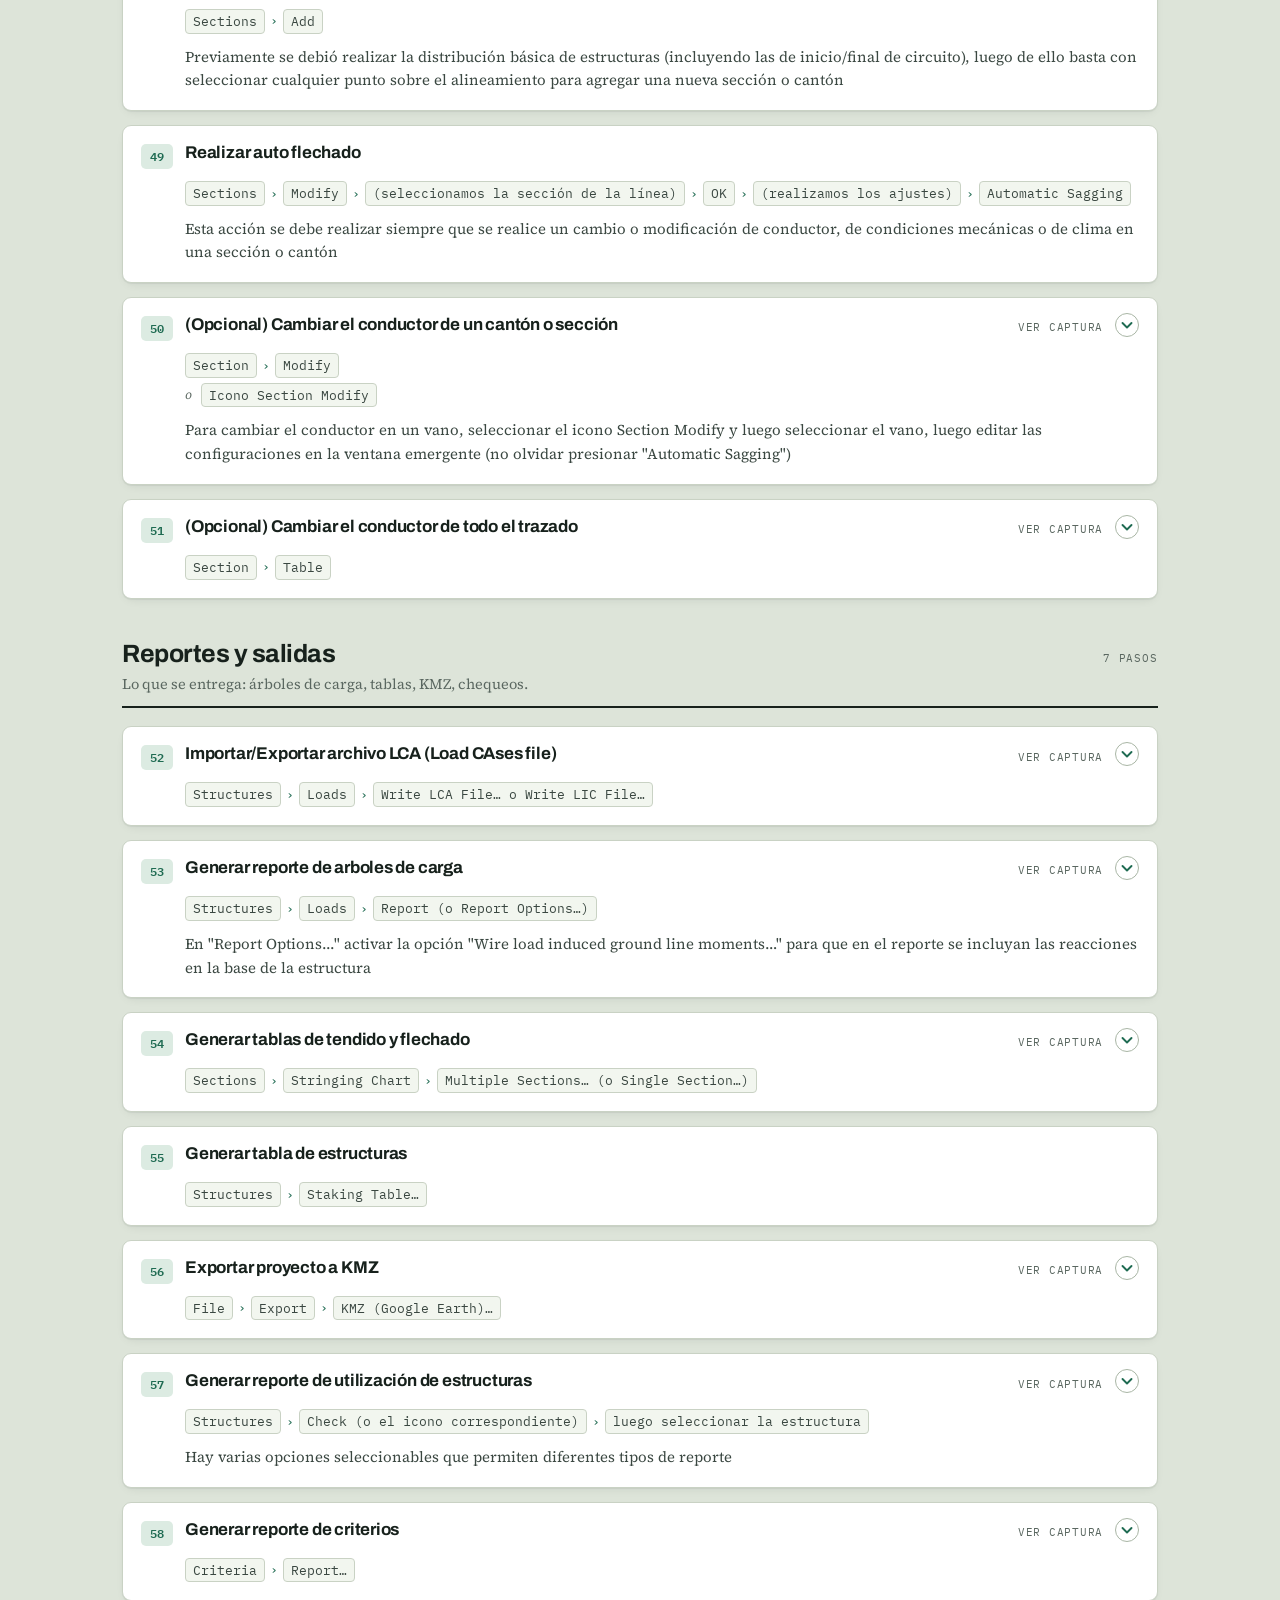
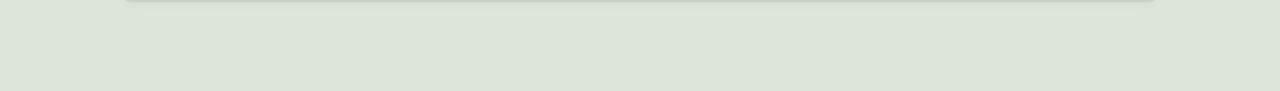
==== commit 25bdf199: "Remove the '/' shortcut hint from the search box Co-Authored-By: Claude Sonnet 5 <noreply@anthropic." ====
--- a/index.html
+++ b/index.html
@@ -37,7 +37,6 @@
     <div class="searchbox">
       <svg viewBox="0 0 20 20" aria-hidden="true"><circle cx="9" cy="9" r="6"></circle><line x1="13.5" y1="13.5" x2="18" y2="18"></line></svg>
       <input id="q" type="search" placeholder="Buscar acción, ruta de menú o comentario…" autocomplete="off" aria-label="Buscar">
-      <kbd>/</kbd>
     </div>
     <div class="tabs" role="tablist"><button class="tab on" role="tab" data-tab="plscadd" aria-selected="true"><b>PLS-CADD</b><small>Secuencia principal</small></button><button class="tab" role="tab" data-tab="otras" aria-selected="false"><b>Otras acciones</b><small>Comandos de uso diario</small></button><button class="tab" role="tab" data-tab="plspole" aria-selected="false"><b>PLS-POLE</b><small>Modelado de estructuras</small></button><button class="tab" role="tab" data-tab="interes" aria-selected="false"><b>De interés</b><small>Glosario y referencias</small></button><button class="tab" role="tab" data-tab="workflow" aria-selected="false"><b>Workflow</b><small>Flujo recomendado por PLS</small></button><button class="tab" role="tab" data-tab="ayuda" aria-selected="false"><b>Ayuda</b><small>Qué hace la app</small></button></div>
   </div>
@@ -58,6 +57,7 @@
 <section class="card"><h2>Otras acciones</h2><p>Comandos sueltos de uso diario en PLS-CADD que no siguen la secuencia principal, como mediciones, marcadores o puntos de terreno. Sirven de consulta rápida cuando ya conoces el flujo y solo necesitas recordar dónde está una opción.</p></section>
 <section class="card"><h2>PLS-POLE</h2><p>Guía para modelar estructuras (postes y torres) en PLS-POLE: arranque y configuración del archivo, construcción de la biblioteca de componentes y armado de la geometría del modelo, incluido su enlace con PLS-CADD.</p></section>
 <section class="card"><h2>De interés</h2><p>Material de referencia rápida: glosario de términos (EDS, creep, ruling span…), significado de las extensiones de archivo de PLS-CADD, conversiones de unidades y enlaces a las bases de datos de criterios, cables y estructuras.</p></section>
+<section class="card"><h2>Workflow</h2><p>Documento de referencia publicado por Power Line Systems (en inglés, 19 láminas): un diagrama de flujo de alto nivel para encarar un proyecto típico en PLS-CADD. Puedes recorrerlo dentro de la app, ampliar cada lámina hasta 800% o descargarlo en PDF.</p></section>
 <section class="card"><h2>Copia de seguridad</h2><p>Descarga el contenido de la guía. El respaldo (.json) sirve para restaurarla tal cual; el Excel es una versión legible con las capturas incluidas.</p><div class="backup-actions"><button class="backup-btn" id="dlJson" type="button">Respaldo (.json)</button><button class="backup-btn" id="dlXlsx" type="button">Versión legible (.xlsx)</button></div></section>
 <section class="card"><h2>Contacto</h2><p>Wilsson Perez<br>wperez.net@hotmail.com</p></section>
 <div class="admin-entry">
@@ -81,6 +81,16 @@
 <p class="empty" id="empty" hidden>Ningún paso coincide con la búsqueda. Prueba con una palabra del menú, por ejemplo <em>Terrain</em>, <em>Criteria</em> o <em>Sections</em>.</p>
 </main>
 
+<div class="pdfz" id="pdfz" hidden>
+  <div class="pdfz-bar">
+    <button type="button" id="pdfzOut" aria-label="Alejar">−</button>
+    <span id="pdfzPct">100%</span>
+    <button type="button" id="pdfzIn" aria-label="Acercar">+</button>
+    <button type="button" id="pdfzClose" aria-label="Cerrar">✕</button>
+  </div>
+  <div class="pdfz-scroll" id="pdfzScroll"></div>
+</div>
+
 <div class="lightbox" id="lb" hidden>
   <button class="lb-close" id="lbclose" type="button" aria-label="Cerrar">✕</button>
   <img id="lbimg" alt="">
--- a/css/styles.css
+++ b/css/styles.css
@@ -45,8 +45,8 @@
 .theme-toggle svg{width:16px;height:16px;fill:none;stroke:currentColor;stroke-width:1.6;stroke-linecap:round;stroke-linejoin:round}
 .theme-toggle .i-moon{fill:currentColor;stroke:none}
 .theme-toggle .i-sun{display:none}
-:root[data-theme="light"] .theme-toggle .i-moon{display:none}
-:root[data-theme="light"] .theme-toggle .i-sun{display:block}
+:root[data-theme="dark"] .theme-toggle .i-moon{display:none}
+:root[data-theme="dark"] .theme-toggle .i-sun{display:block}
 .mh-in{max-width:1080px;margin:0 auto;padding:13px 22px;display:flex;align-items:baseline;gap:16px;flex-wrap:wrap}
 .brand{font-family:var(--display);font-weight:800;font-size:14px;letter-spacing:.15em;text-transform:uppercase}
 .brand span{color:#8FD9BC}
@@ -56,11 +56,9 @@
 .ct-in{max-width:1080px;margin:0 auto;padding:12px 22px 0}
 .searchbox{position:relative;display:flex;align-items:center}
 .searchbox svg{position:absolute;left:13px;width:16px;height:16px;fill:none;stroke:var(--muted);stroke-width:1.7;stroke-linecap:round;pointer-events:none}
-.searchbox input{width:100%;padding:11px 46px 11px 38px;font-family:var(--body);font-size:15.5px;color:var(--ink);background:var(--surface);border:1px solid var(--line-strong);border-radius:8px}
+.searchbox input{width:100%;padding:11px 14px 11px 38px;font-family:var(--body);font-size:15.5px;color:var(--ink);background:var(--surface);border:1px solid var(--line-strong);border-radius:8px}
 .searchbox input::placeholder{color:var(--muted)}
 .searchbox input:focus{border-color:var(--accent);outline:none;box-shadow:0 0 0 3px var(--accent-soft)}
-.searchbox kbd{position:absolute;right:12px;font-family:var(--mono);font-size:11px;color:var(--muted);border:1px solid var(--line-strong);border-radius:4px;padding:1px 6px;pointer-events:none}
-.searchbox input:focus + kbd{opacity:0}
 
 .tabs{display:flex;gap:2px;margin-top:12px;overflow-x:auto;scrollbar-width:none}
 .tabs::-webkit-scrollbar{display:none}
@@ -158,7 +156,17 @@
 a.backup-btn{display:inline-block;text-decoration:none}
 .pdf-pages{display:grid;gap:14px;margin-top:18px}
 .pdf-page{aspect-ratio:16/9;background:var(--surface);border:1px solid var(--line);border-radius:9px;box-shadow:var(--shadow);overflow:hidden}
-.pdf-page canvas{display:block;width:100%;height:auto}
+.pdf-page canvas{display:block;width:100%;height:auto;cursor:zoom-in}
+.pdfz{position:fixed;inset:0;z-index:110;background:rgba(10,16,13,.96);display:flex;flex-direction:column}
+.pdfz[hidden]{display:none!important}
+.pdfz-bar{position:relative;flex:none;display:flex;align-items:center;justify-content:center;gap:10px;padding:10px;color:#fff;font-family:var(--mono);font-size:13px}
+.pdfz-bar button{width:38px;height:38px;border-radius:50%;border:1px solid rgba(255,255,255,.3);background:rgba(255,255,255,.08);color:#fff;font-size:18px;line-height:1;cursor:pointer}
+.pdfz-bar button:hover{background:rgba(255,255,255,.18)}
+.pdfz-bar #pdfzClose{position:absolute;right:14px;top:50%;transform:translateY(-50%);font-size:15px}
+.pdfz-bar span{min-width:52px;text-align:center}
+.pdfz-scroll{flex:1;min-height:0;overflow:auto;display:flex;cursor:grab;-webkit-overflow-scrolling:touch}
+.pdfz-scroll.dragging{cursor:grabbing}
+.pdfz-scroll canvas{flex:none;margin:auto;background:#fff}
 .pdf-status{font-family:var(--mono);font-size:12.5px;color:var(--muted)}
 
 /* ---------- lightbox ---------- */
